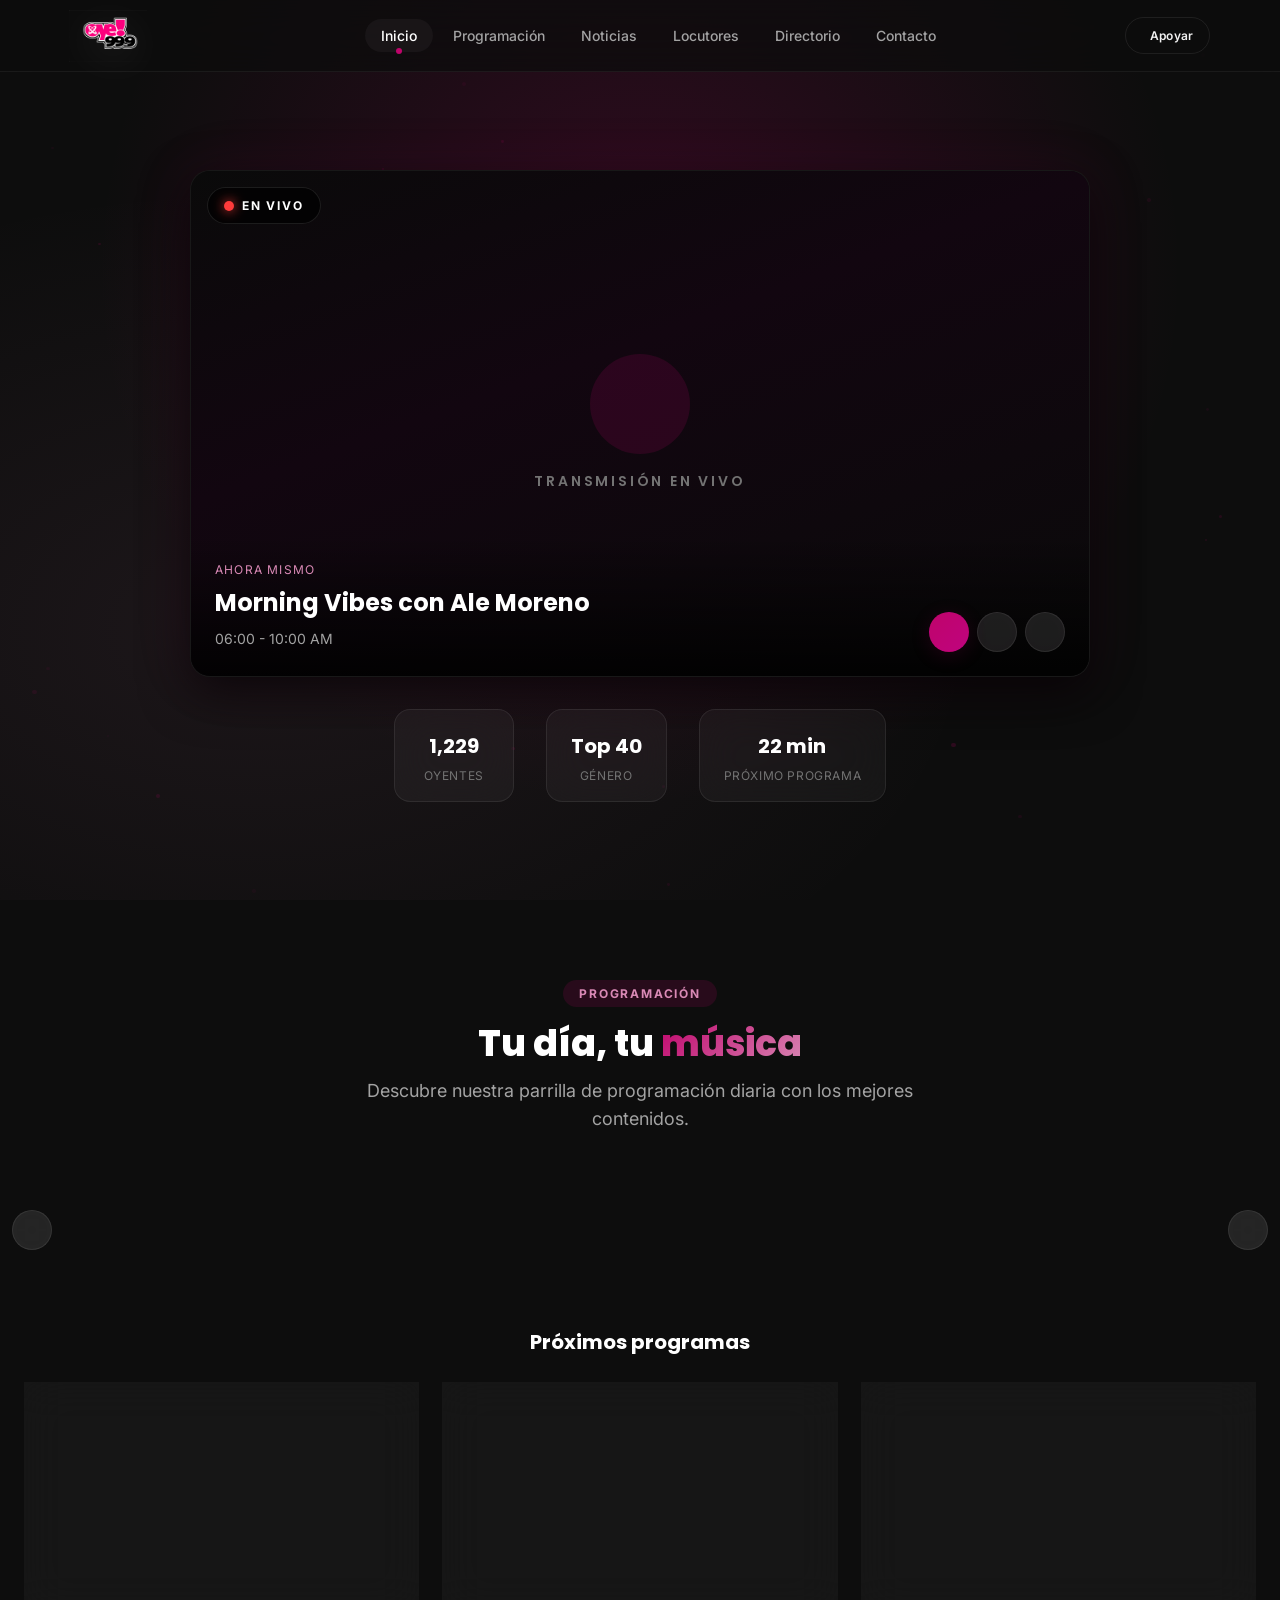
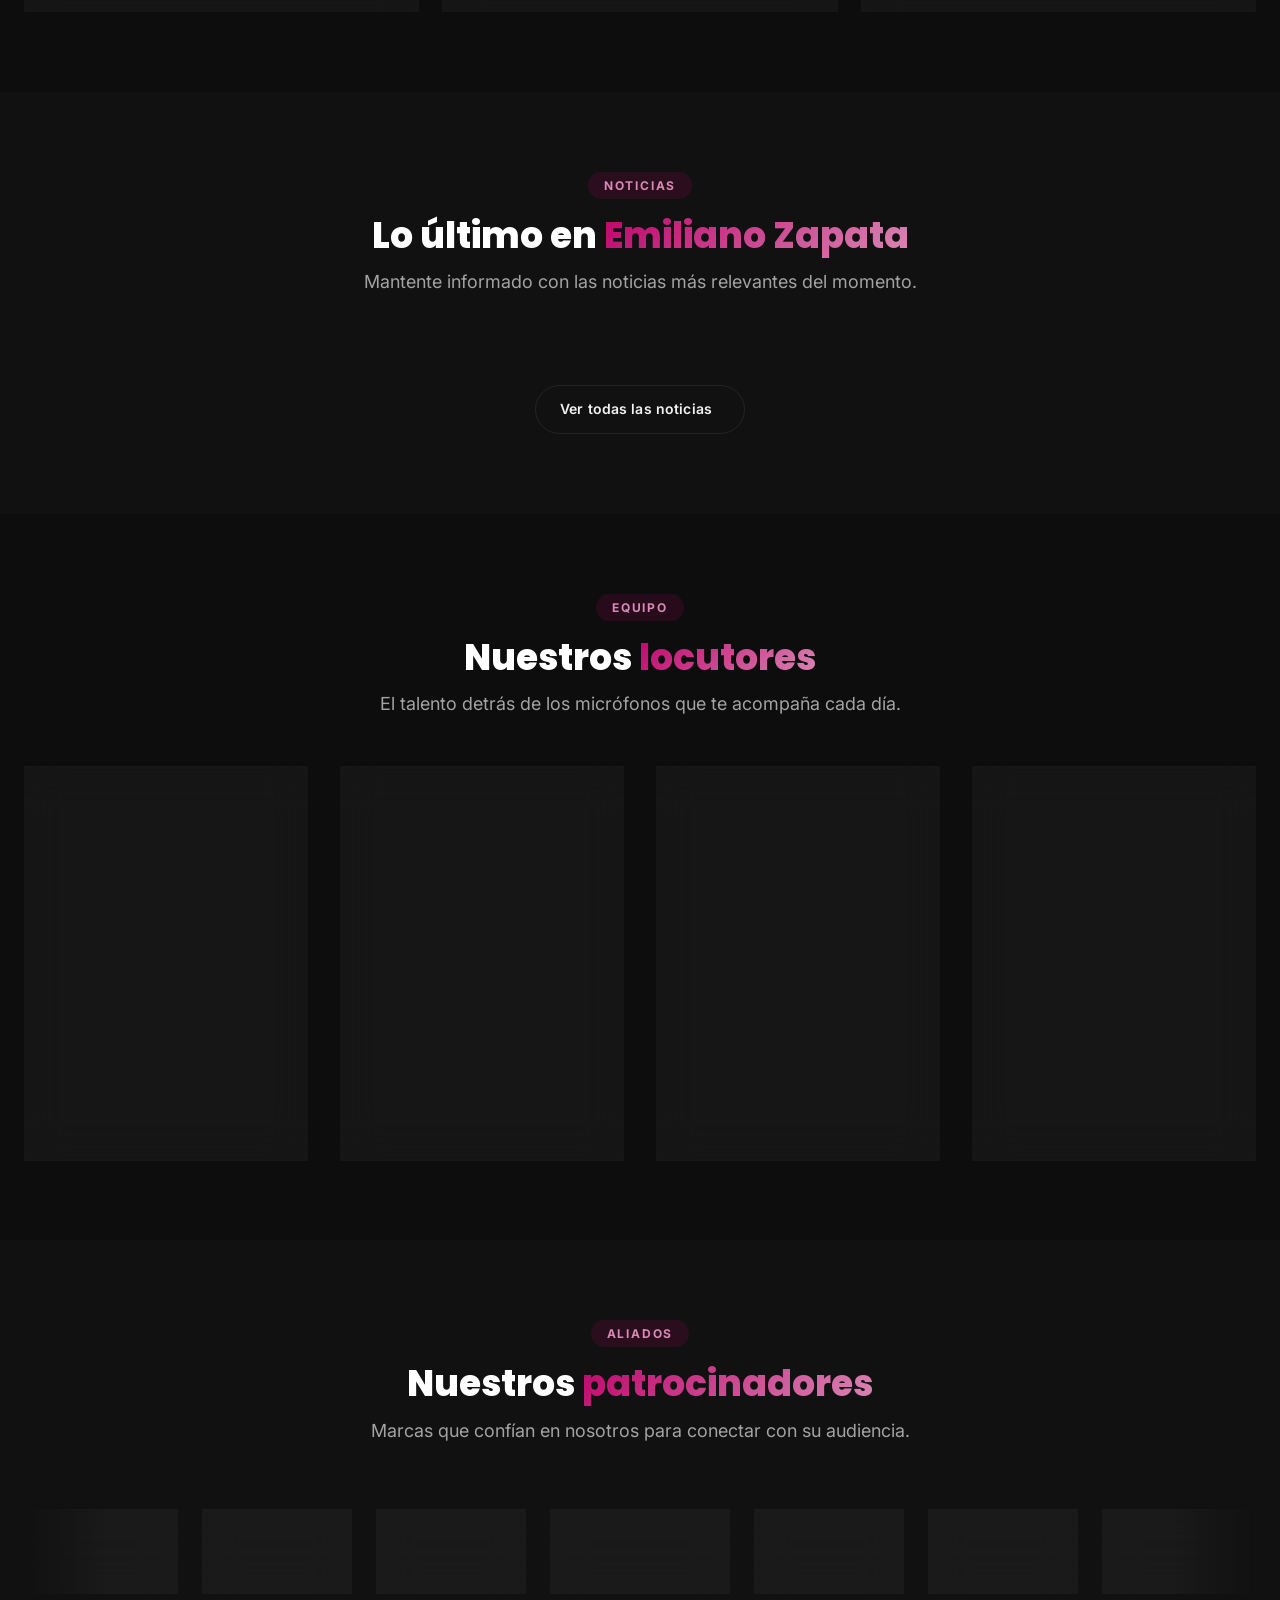
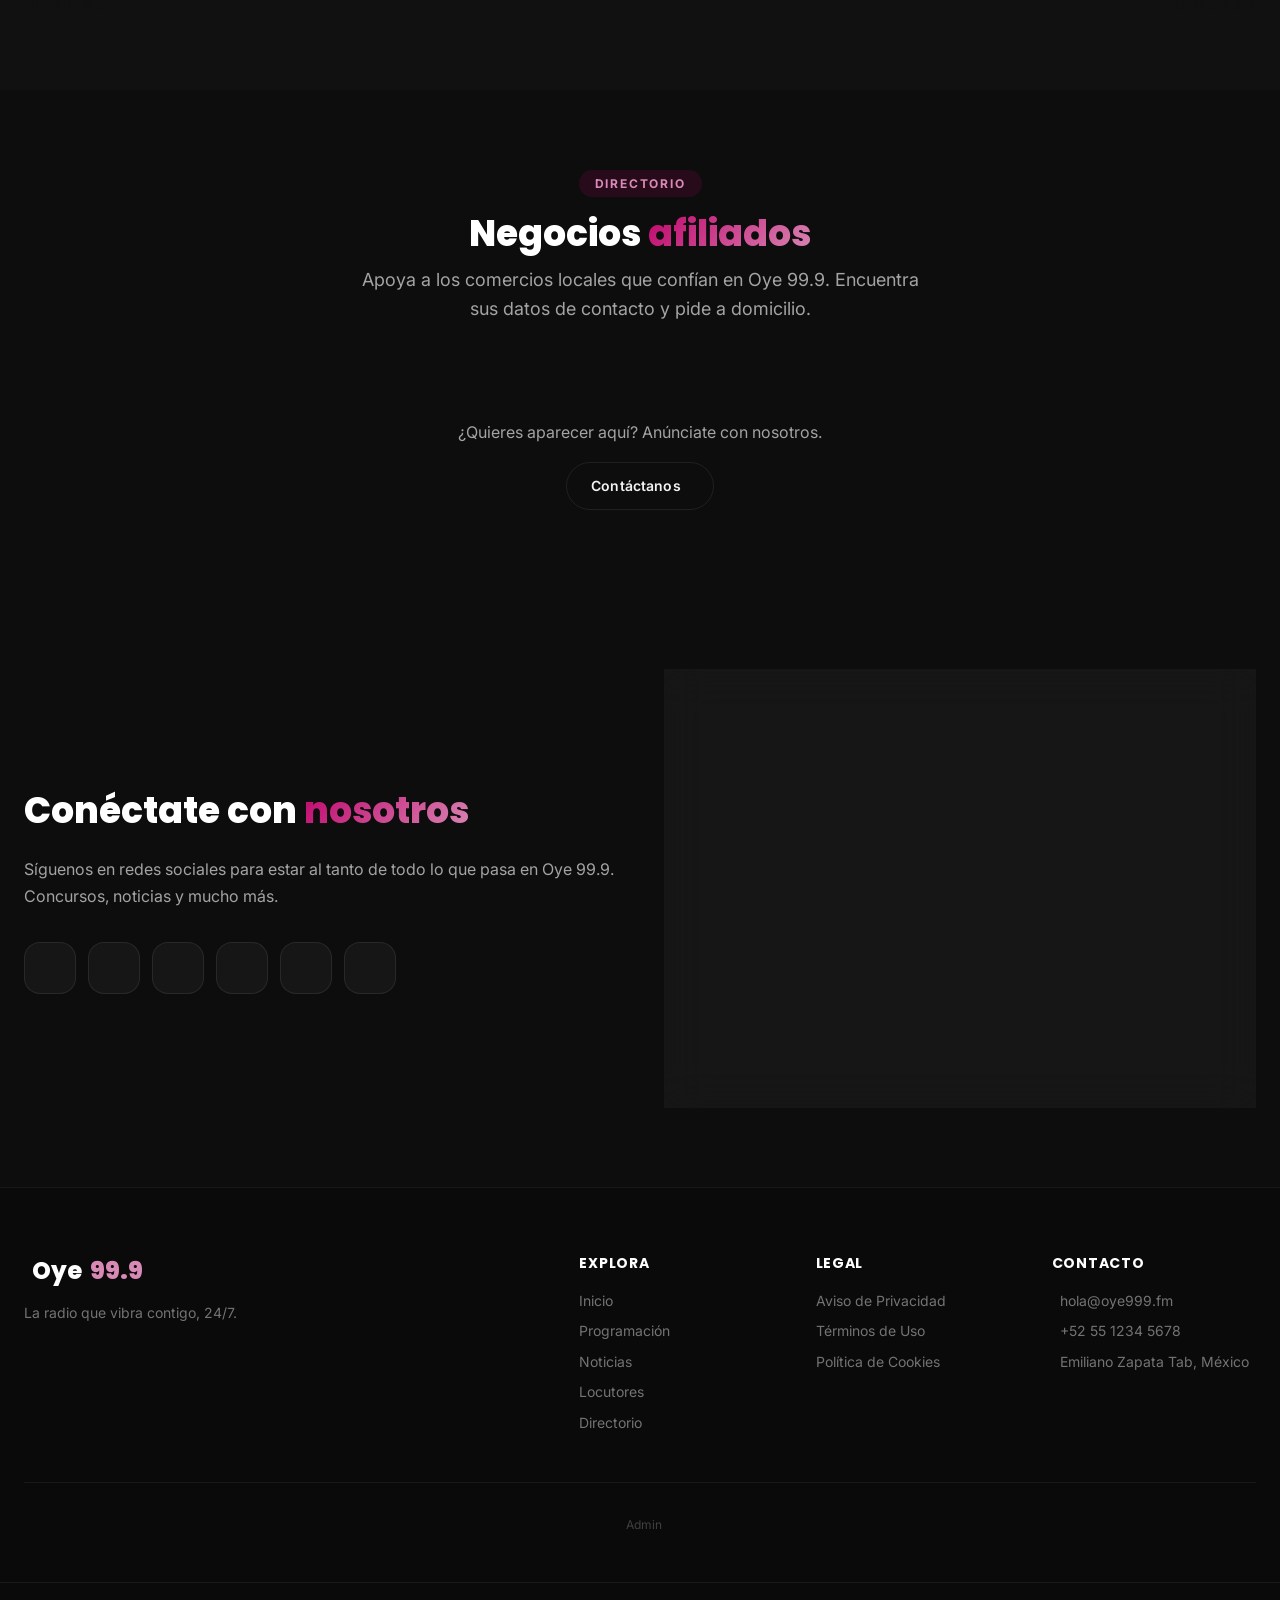
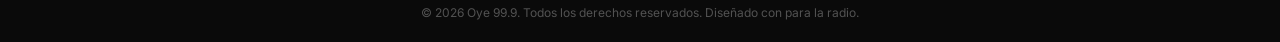
==== index.html @ c836b91d "Add files via upload" ====
<!DOCTYPE html>
<html lang="es">
<head>
    <meta charset="UTF-8">
    <meta name="viewport" content="width=device-width, initial-scale=1.0">
    <meta name="description" content="Oye 99.9 - La radio que vibra contigo. Música, noticias y entretenimiento en vivo las 24 horas.">
    <meta name="theme-color" content="#0D0D0D">
    <meta property="og:title" content="Oye 99.9 - Radio en Vivo">
    <meta property="og:description" content="La radio que vibra contigo. Escúchanos en vivo.">
    <meta property="og:image" content="assets/img/og-image.jpg">
    <meta property="og:type" content="website">
    <link rel="icon" href="assets/img/XHEM-Oye99.9-Backgraound.png" type="image/x-icon">
    <title>Oye 99.9 | Radio en Vivo</title>

    <!-- Preconnect para Google Fonts -->
    <link rel="preconnect" href="https://fonts.googleapis.com">
    <link rel="preconnect" href="https://fonts.gstatic.com" crossorigin>

    <!-- Fuentes: Inter + Poppins -->
    <link href="https://fonts.googleapis.com/css2?family=Inter:wght@300;400;500;600;700;800;900&family=Poppins:wght@400;500;600;700;800&display=swap" rel="stylesheet">

    <!-- Remix Icons -->
    <link href="https://cdn.jsdelivr.net/npm/remixicon@4.3.0/fonts/remixicon.css" rel="stylesheet">

    <!-- CSS Principal -->
    <link rel="stylesheet" href="css/styles.css">
</head>
<body>

    <!-- ============================================================ -->
    <!-- HEADER / NAVBAR                                             -->
    <!-- ============================================================ -->
    <header class="header" id="header">
        <div class="container header__container">
            <!-- Logo -->
            <a href="#" class="header__logo" aria-label="Oye 99.9 - Ir al inicio">
                <img src="assets/img/XHEM-Oye99.9-Backgraound.png" alt="Oye 99.9" class="header__logo-image">
            </a>

            <!-- Navegación principal -->
            <nav class="header__nav" id="headerNav" aria-label="Navegación principal">
                <ul class="header__menu">
                    <li><a href="#inicio" class="header__link active" data-scroll>Inicio</a></li>
                    <li><a href="#programacion" class="header__link" data-scroll>Programación</a></li>
                    <li><a href="#noticias" class="header__link" data-scroll>Noticias</a></li>
                    <li><a href="#locutores" class="header__link" data-scroll>Locutores</a></li>
                    <li><a href="#directorio" class="header__link" data-scroll>Directorio</a></li>
                    <li><a href="#contacto" class="header__link" data-scroll>Contacto</a></li>
                </ul>
            </nav>

            <!-- Acciones -->
            <div class="header__actions">
                <!-- Botón donar / apoyar -->
                <a href="#contacto" class="btn btn--outline btn--sm header__btn-support" data-scroll>
                    <i class="ri-heart-line"></i>
                    <span>Apoyar</span>
                </a>

                <!-- Botón sutil para login del admin (solo dueños) -->
                <a href="./admin/index.html" class="header__admin-link" title="Acceso administrativo" aria-label="Acceso panel administrativo">
                    <i class="ri-shield-user-line"></i>
                </a>

                <!-- Toggle menú móvil -->
                <button class="header__toggle" id="headerToggle" aria-label="Abrir menú" aria-expanded="false">
                    <span class="header__toggle-bar"></span>
                    <span class="header__toggle-bar"></span>
                    <span class="header__toggle-bar"></span>
                </button>
            </div>
        </div>
    </header>

    <!-- ============================================================ -->
    <!-- SECCIÓN: HERO / STREAMING EN VIVO                           -->
    <!-- ============================================================ -->
    <section class="hero" id="inicio">
        <div class="hero__bg">
            <div class="hero__bg-gradient"></div>
            <div class="hero__bg-particles" id="heroParticles"></div>
        </div>

        <div class="container hero__container">
            <!-- Reproductor de video en vivo 16:9 -->
            <div class="hero__player-wrapper">
                <div class="hero__player" id="livePlayer">                    <!-- Video en vivo WebRTC -->
                    <video id="liveVideoElement" class="hero__live-video" autoplay playsinline style="display:none"></video>
                    <!-- Placeholder del video streaming -->
                    <div class="hero__player-placeholder">
                        <div class="hero__player-logo-pulse">
                            <i class="ri-radio-fill"></i>
                        </div>
                        <span class="hero__player-label">Transmisión en Vivo</span>
                    </div>

                    <!-- Indicador EN VIVO -->
                    <div class="hero__live-badge" id="liveBadge">
                        <span class="hero__live-dot"></span>
                        <span class="hero__live-text">EN VIVO</span>
                    </div>

                    <!-- Overlay inferior con info del programa actual -->
                    <div class="hero__now-playing">
                        <div class="hero__now-playing-info">
                            <span class="hero__now-playing-label">Ahora mismo</span>
                            <h2 class="hero__now-playing-title" id="currentShow">Morning Vibes con Ale Moreno</h2>
                            <span class="hero__now-playing-time">06:00 - 10:00 AM</span>
                        </div>
                        <div class="hero__now-playing-actions">
                            <button class="btn btn--primary btn--icon" id="shareBtn" aria-label="Compartir programa" title="Compartir">
                                <i class="ri-share-forward-line"></i>
                            </button>
                            <button class="btn btn--glass btn--icon" id="likeBtn" aria-label="Me gusta" title="Me gusta">
                                <i class="ri-heart-line"></i>
                            </button>
                            <button class="btn btn--glass btn--icon" id="fullscreenBtn" aria-label="Pantalla completa" title="Pantalla completa">
                                <i class="ri-fullscreen-line"></i>
                            </button>
                        </div>
                    </div>
                </div>
            </div>

            <!-- Mini info debajo del reproductor -->
            <div class="hero__stats">
                <div class="hero__stat">
                    <i class="ri-headphone-fill"></i>
                    <span id="listenerCount">1,247</span>
                    <small>oyentes</small>
                </div>
                <div class="hero__stat">
                    <i class="ri-music-fill"></i>
                    <span>Top 40</span>
                    <small>género</small>
                </div>
                <div class="hero__stat">
                    <i class="ri-timer-flash-fill"></i>
                    <span id="nextShowCountdown">22 min</span>
                    <small>próximo programa</small>
                </div>
            </div>
        </div>
    </section>

    <!-- ============================================================ -->
    <!-- SECCIÓN: PROGRAMACIÓN - TIMELINE HORIZONTAL                 -->
    <!-- ============================================================ -->
    <section class="schedule section" id="programacion">
        <div class="container">
            <div class="section__header">
                <span class="section__tag">Programación</span>
                <h2 class="section__title">Tu día, tu <span class="text-gradient">música</span></h2>
                <p class="section__subtitle">Descubre nuestra parrilla de programación diaria con los mejores contenidos.</p>
            </div>

            <!-- Timeline horizontal estilo TV -->
            <div class="timeline" id="timeline">
                <div class="timeline__track" id="timelineTrack">
                    <!-- Los items serán generados por JavaScript -->
                </div>

                <!-- Controles de desplazamiento del timeline -->
                <button class="timeline__arrow timeline__arrow--left" id="timelineLeft" aria-label="Desplazar izquierda">
                    <i class="ri-arrow-left-s-line"></i>
                </button>
                <button class="timeline__arrow timeline__arrow--right" id="timelineRight" aria-label="Desplazar derecha">
                    <i class="ri-arrow-right-s-line"></i>
                </button>
            </div>

            <!-- Próximos programas - Tarjetas (estáticas o dinámicas, puedes dejarlas) -->
            <div class="upcoming">
                <h3 class="upcoming__title">Próximos programas</h3>
                <div class="upcoming__grid">
                    <!-- Puedes mantenerlas estáticas o también hacerlas dinámicas; por ahora no las tocamos -->
                    <article class="upcoming-card glass-card">
                        <div class="upcoming-card__time">
                            <i class="ri-time-line"></i> 10:00 - 14:00
                        </div>
                        <h4 class="upcoming-card__title">Mediodía Total</h4>
                        <p class="upcoming-card__host">con Carlos Vega</p>
                        <p class="upcoming-card__desc">Noticias, entrevistas y la mejor música para tu mediodía.</p>
                        <div class="upcoming-card__tags">
                            <span>Noticias</span>
                            <span>Pop</span>
                            <span>Entrevistas</span>
                        </div>
                    </article>

                    <article class="upcoming-card glass-card">
                        <div class="upcoming-card__time">
                            <i class="ri-time-line"></i> 14:00 - 18:00
                        </div>
                        <h4 class="upcoming-card__title">Tarde de Éxitos</h4>
                        <p class="upcoming-card__host">con Sofía Ruiz</p>
                        <p class="upcoming-card__desc">Los hits del momento y los clásicos que marcaron época.</p>
                        <div class="upcoming-card__tags">
                            <span>Éxitos</span>
                            <span>Rock</span>
                            <span>Dedicaciones</span>
                        </div>
                    </article>

                    <article class="upcoming-card glass-card">
                        <div class="upcoming-card__time">
                            <i class="ri-time-line"></i> 18:00 - 21:00
                        </div>
                        <h4 class="upcoming-card__title">Atardecer Retro</h4>
                        <p class="upcoming-card__host">con Diego Paz</p>
                        <p class="upcoming-card__desc">Un viaje musical a las mejores décadas del recuerdo.</p>
                        <div class="upcoming-card__tags">
                            <span>Retro</span>
                            <span>80s</span>
                            <span>90s</span>
                        </div>
                    </article>
                </div>
            </div>
        </div>
    </section>

    <!-- ============================================================ -->
    <!-- SECCIÓN: NOTICIAS                                           -->
    <!-- ============================================================ -->
    <section class="news section section--alt" id="noticias">
      <div class="container">
        <div class="section__header">
          <span class="section__tag">Noticias</span>
          <h2 class="section__title">Lo último en  <span class="text-gradient">Emiliano Zapata</span></h2>
          <p class="section__subtitle">Mantente informado con las noticias más relevantes del momento.</p>
        </div>

        <!-- Contenedor dinámico para noticias -->
        <div class="news__grid" id="newsGrid">
          <!-- Las noticias se cargarán aquí desde Firebase -->
        </div>

        <div class="news__more">
          <a href="#" class="btn btn--outline" id="newsMoreLink">Ver todas las noticias <i class="ri-arrow-right-line"></i></a>
        </div>
      </div>
    </section>

    <!-- ============================================================ -->
    <!-- SECCIÓN: LOCUTORES                                          -->
    <!-- ============================================================ -->
    <section class="hosts section" id="locutores">
        <div class="container">
            <div class="section__header">
                <span class="section__tag">Equipo</span>
                <h2 class="section__title">Nuestros <span class="text-gradient">locutores</span></h2>
                <p class="section__subtitle">El talento detrás de los micrófonos que te acompaña cada día.</p>
            </div>

            <div class="hosts__grid">
                <!-- Locutor 1 -->
                <div class="host-card glass-card">
                    <div class="host-card__avatar">
                        <img src="https://images.unsplash.com/photo-1494790108377-be9c29b29330?w=300&h=300&fit=crop&crop=face" alt="Ale Moreno" loading="lazy">
                        <div class="host-card__avatar-ring"></div>
                    </div>
                    <h3 class="host-card__name">Ale Moreno</h3>
                    <span class="host-card__role">Morning Vibes</span>
                    <p class="host-card__bio">Despierta contigo cada mañana con energía positiva y buena música.</p>
                    <div class="host-card__social">
                        <a href="#" aria-label="Instagram"><i class="ri-instagram-line"></i></a>
                        <a href="#" aria-label="Twitter"><i class="ri-twitter-x-line"></i></a>
                        <a href="#" aria-label="TikTok"><i class="ri-tiktok-line"></i></a>
                    </div>
                </div>

                <!-- Locutor 2 -->
                <div class="host-card glass-card">
                    <div class="host-card__avatar">
                        <img src="https://images.unsplash.com/photo-1507003211169-0a1dd7228f2d?w=300&h=300&fit=crop&crop=face" alt="Carlos Vega" loading="lazy">
                        <div class="host-card__avatar-ring"></div>
                    </div>
                    <h3 class="host-card__name">Carlos Vega</h3>
                    <span class="host-card__role">Mediodía Total</span>
                    <p class="host-card__bio">Periodista y amante de la música, te trae las noticias con estilo.</p>
                    <div class="host-card__social">
                        <a href="#" aria-label="Instagram"><i class="ri-instagram-line"></i></a>
                        <a href="#" aria-label="Twitter"><i class="ri-twitter-x-line"></i></a>
                        <a href="#" aria-label="TikTok"><i class="ri-tiktok-line"></i></a>
                    </div>
                </div>

                <!-- Locutor 3 -->
                <div class="host-card glass-card">
                    <div class="host-card__avatar">
                        <img src="https://images.unsplash.com/photo-1534528741775-53994a69daeb?w=300&h=300&fit=crop&crop=face" alt="Sofía Ruiz" loading="lazy">
                        <div class="host-card__avatar-ring"></div>
                    </div>
                    <h3 class="host-card__name">Sofía Ruiz</h3>
                    <span class="host-card__role">Tarde de Éxitos</span>
                    <p class="host-card__bio">La voz que alegra tus tardes con los mejores hits del momento.</p>
                    <div class="host-card__social">
                        <a href="#" aria-label="Instagram"><i class="ri-instagram-line"></i></a>
                        <a href="#" aria-label="Twitter"><i class="ri-twitter-x-line"></i></a>
                        <a href="#" aria-label="TikTok"><i class="ri-tiktok-line"></i></a>
                    </div>
                </div>

                <!-- Locutor 4 -->
                <div class="host-card glass-card">
                    <div class="host-card__avatar">
                        <img src="https://images.unsplash.com/photo-1506794778202-cad84cf45f1d?w=300&h=300&fit=crop&crop=face" alt="Diego Paz" loading="lazy">
                        <div class="host-card__avatar-ring"></div>
                    </div>
                    <h3 class="host-card__name">Diego Paz</h3>
                    <span class="host-card__role">Atardecer Retro</span>
                    <p class="host-card__bio">Coleccionista de vinilos y experto en música de las mejores décadas.</p>
                    <div class="host-card__social">
                        <a href="#" aria-label="Instagram"><i class="ri-instagram-line"></i></a>
                        <a href="#" aria-label="Twitter"><i class="ri-twitter-x-line"></i></a>
                        <a href="#" aria-label="TikTok"><i class="ri-tiktok-line"></i></a>
                    </div>
                </div>
            </div>
        </div>
    </section>

    <!-- ============================================================ -->
    <!-- SECCIÓN: PATROCINADORES (MARQUEE)                           -->
    <!-- ============================================================ -->
    <section class="sponsors section section--alt">
        <div class="container">
            <div class="section__header">
                <span class="section__tag">Aliados</span>
                <h2 class="section__title">Nuestros <span class="text-gradient">patrocinadores</span></h2>
                <p class="section__subtitle">Marcas que confían en nosotros para conectar con su audiencia.</p>
            </div>

            <div class="sponsors__marquee" id="sponsorsMarquee">
                <div class="sponsors__track" id="sponsorsTrack">
                    <div class="sponsors__item glass-card">
                        <div class="sponsors__logo">
                            <i class="ri-store-3-fill"></i>
                        </div>
                        <span>SoundWave</span>
                    </div>
                    <div class="sponsors__item glass-card">
                        <div class="sponsors__logo">
                            <i class="ri-cup-fill"></i>
                        </div>
                        <span>Café Porsa</span>
                    </div>
                    <div class="sponsors__item glass-card">
                        <div class="sponsors__logo">
                            <i class="ri-smartphone-fill"></i>
                        </div>
                        <span>TechNocell</span>
                    </div>
                    <div class="sponsors__item glass-card">
                        <div class="sponsors__logo">
                            <i class="ri-building-2-fill"></i>
                        </div>
                        <span>Grupo Marrano</span>
                    </div>
                    <div class="sponsors__item glass-card">
                        <div class="sponsors__logo">
                            <i class="ri-car-fill"></i>
                        </div>
                        <span>AutoZone</span>
                    </div>
                    <div class="sponsors__item glass-card">
                        <div class="sponsors__logo">
                            <i class="ri-shirt-fill"></i>
                        </div>
                        <span>Urban</span>
                    </div>
                    <!-- Duplicados para marquee infinito -->
                    <div class="sponsors__item glass-card">
                        <div class="sponsors__logo">
                            <i class="ri-store-3-fill"></i>
                        </div>
                        <span>Sony</span>
                    </div>
                    <div class="sponsors__item glass-card">
                        <div class="sponsors__logo">
                            <i class="ri-cup-fill"></i>
                        </div>
                        <span>Café Porsa</span>
                    </div>
                    <div class="sponsors__item glass-card">
                        <div class="sponsors__logo">
                            <i class="ri-smartphone-fill"></i>
                        </div>
                        <span>TechNocell</span>
                    </div>
                    <div class="sponsors__item glass-card">
                        <div class="sponsors__logo">
                            <i class="ri-building-2-fill"></i>
                        </div>
                        <span>Grupo Marrano</span>
                    </div>
                </div>
            </div>
        </div>
    </section>

    <!-- ============================================================ -->
    <!-- SECCIÓN: DIRECTORIO DE NEGOCIOS (PATROCINADORES ADICIONALES)-->
    <!-- ============================================================ -->
    <section class="directory section" id="directorio">
        <div class="container">
            <div class="section__header">
                <span class="section__tag">Directorio</span>
                <h2 class="section__title">Negocios <span class="text-gradient">afiliados</span></h2>
                <p class="section__subtitle">Apoya a los comercios locales que confían en Oye 99.9. Encuentra sus datos de contacto y pide a domicilio.</p>
            </div>

            <div class="directory__grid">
                <!-- Los negocios se cargarán dinámicamente desde Firebase -->
            </div>

            <div class="directory__cta">
                <p class="directory__cta-text">¿Quieres aparecer aquí? Anúnciate con nosotros.</p>
                <a href="#contacto" class="btn btn--outline" data-scroll>Contáctanos <i class="ri-arrow-right-line"></i></a>
            </div>
        </div>
    </section>

    <!-- ============================================================ -->
    <!-- SECCIÓN: REDES SOCIALES Y CONTACTO                          -->
    <!-- ============================================================ -->
    <section class="connect section" id="contacto">
        <div class="container">
            <div class="connect__grid">
                <!-- Redes Sociales -->
                <div class="connect__social">
                    <h2 class="connect__title">Conéctate con <span class="text-gradient">nosotros</span></h2>
                    <p class="connect__desc">Síguenos en redes sociales para estar al tanto de todo lo que pasa en Oye 99.9. Concursos, noticias y mucho más.</p>
                    <div class="connect__icons">
                        <a href="#" class="connect__icon" aria-label="Instagram" title="Instagram">
                            <i class="ri-instagram-fill"></i>
                        </a>
                        <a href="#" class="connect__icon" aria-label="Facebook" title="Facebook">
                            <i class="ri-facebook-fill"></i>
                        </a>
                        <a href="#" class="connect__icon" aria-label="Twitter / X" title="X (Twitter)">
                            <i class="ri-twitter-x-fill"></i>
                        </a>
                        <a href="#" class="connect__icon" aria-label="TikTok" title="TikTok">
                            <i class="ri-tiktok-fill"></i>
                        </a>
                        <a href="#" class="connect__icon" aria-label="YouTube" title="YouTube">
                            <i class="ri-youtube-fill"></i>
                        </a>
                        <a href="#" class="connect__icon" aria-label="WhatsApp" title="WhatsApp">
                            <i class="ri-whatsapp-fill"></i>
                        </a>
                    </div>
                </div>

                <!-- Formulario de contacto funcional con Formspree -->
                <div class="connect__form glass-card">
                    <h3 class="connect__form-title">Escríbenos</h3>
                    <form id="contactForm" class="contact-form" action="https://formspree.io/f/mpqgyyly" method="POST">
                        <div class="contact-form__group">
                            <input type="text" id="contactName" name="name" placeholder="Tu nombre" required class="contact-form__input">
                            <label for="contactName" class="contact-form__label">Nombre</label>
                        </div>
                        <div class="contact-form__group">
                            <input type="email" id="contactEmail" name="email" placeholder="Tu correo electrónico" required class="contact-form__input">
                            <label for="contactEmail" class="contact-form__label">Correo</label>
                        </div>
                        <div class="contact-form__group">
                            <textarea id="contactMessage" name="message" rows="4" placeholder="Tu mensaje..." required class="contact-form__input contact-form__textarea"></textarea>
                            <label for="contactMessage" class="contact-form__label">Mensaje</label>
                        </div>
                        <button type="submit" class="btn btn--primary btn--block">
                            Enviar mensaje <i class="ri-send-plane-fill"></i>
                        </button>
                        <!-- Mensaje de estado (oculto por defecto) -->
                        <div id="formStatus" class="form-status" style="display: none; margin-top: 1rem; padding: 0.75rem; border-radius: var(--radius-md); text-align: center;"></div>
                    </form>
                </div>
            </div>
        </div>
    </section>

    <!-- ============================================================ -->
    <!-- FOOTER                                                      -->
    <!-- ============================================================ -->
    <footer class="footer">
        <div class="container footer__container">
            <div class="footer__brand">
                <a href="#" class="footer__logo">
                    <i class="ri-radio-fill"></i>
                    Oye <span>99.9</span>
                </a>
                <p class="footer__tagline">La radio que vibra contigo, 24/7.</p>
            </div>

            <div class="footer__links">
                <div class="footer__col">
                    <h4>Explora</h4>
                    <ul>
                        <li><a href="#inicio" data-scroll>Inicio</a></li>
                        <li><a href="#programacion" data-scroll>Programación</a></li>
                        <li><a href="#noticias" data-scroll>Noticias</a></li>
                        <li><a href="#locutores" data-scroll>Locutores</a></li>
                        <li><a href="#directorio" data-scroll>Directorio</a></li>
                    </ul>
                </div>
                <div class="footer__col">
                    <h4>Legal</h4>
                    <ul>
                        <li><a href="#">Aviso de Privacidad</a></li>
                        <li><a href="#">Términos de Uso</a></li>
                        <li><a href="#">Política de Cookies</a></li>
                    </ul>
                </div>
                <div class="footer__col">
                    <h4>Contacto</h4>
                    <ul>
                        <li><i class="ri-mail-line"></i> hola@oye999.fm</li>
                        <li><i class="ri-phone-line"></i> +52 55 1234 5678</li>
                        <li><i class="ri-map-pin-line"></i> Emiliano Zapata Tab, México</li>
                    </ul>
                </div>
            </div>

            <!-- Acceso admin súper sutil -->
            <div class="footer__admin">
                <a href="../admin/index.html" class="footer__admin-link" title="Panel administrativo">
                    <i class="ri-shield-user-line"></i>
                    <span>Admin</span>
                </a>
            </div>
        </div>

        <div class="footer__bottom">
            <div class="container">
                <p>&copy; 2026 Oye 99.9. Todos los derechos reservados. Diseñado con <i class="ri-heart-fill"></i> para la radio.</p>
            </div>
        </div>
    </footer>

    <!-- ============================================================ -->
    <!-- BOTÓN VOLVER ARRIBA                                         -->
    <!-- ============================================================ -->
    <button class="scroll-top" id="scrollTop" aria-label="Volver arriba" title="Volver arriba">
        <i class="ri-arrow-up-line"></i>
    </button>

    <!-- ============================================================ -->
    <!-- SCRIPTS                                                     -->
    <!-- ============================================================ -->
    <!-- Animaciones (sin lógica de backend) -->
    <script src="js/animations.js"></script>
    <!-- Manejo del formulario de contacto (nuevo) -->
    <script src="js/contact.js"></script>
    <!-- Lógica de Firebase para el frontend público -->
    <script type="module" src="js/public.js"></script>
</body>
</html>
---- css/styles.css ----
/* ============================================================ */
/* OYE 99.9 - SITIO PÚBLICO                                     */
/* Paleta de colores del logo:                                  */
/* #BF046B #D989B5 #BF047E #F2F2F2 #0D0D0D                     */
/* ============================================================ */

/* ============================================================ */
/* CUSTOM PROPERTIES (ROOT)                                     */
/* ============================================================ */
:root {
    /* Paleta principal del logo */
    --color-primary:        #BF046B;
    --color-primary-light:  #D989B5;
    --color-primary-alt:    #BF047E;
    --color-light:          #F2F2F2;
    --color-dark:           #0D0D0D;

    /* Variantes funcionales */
    --color-primary-hover:  #a0035a;
    --color-primary-soft:   rgba(191, 4, 107, 0.15);
    --color-primary-glow:   rgba(191, 4, 107, 0.4);

    /* Escala de grises */
    --gray-50:   #fafafa;
    --gray-100:  #f5f5f5;
    --gray-200:  #e5e5e5;
    --gray-300:  #d4d4d4;
    --gray-400:  #a3a3a3;
    --gray-500:  #737373;
    --gray-600:  #525252;
    --gray-700:  #404040;
    --gray-800:  #262626;
    --gray-900:  #171717;
    --gray-950:  #0a0a0a;

    /* Glassmorphism */
    --glass-bg:            rgba(255, 255, 255, 0.04);
    --glass-border:        rgba(255, 255, 255, 0.08);
    --glass-bg-hover:      rgba(255, 255, 255, 0.07);
    --glass-bg-strong:     rgba(255, 255, 255, 0.1);
    --glass-blur:          20px;

    /* Superficies */
    --surface-bg:          #111111;
    --surface-bg-alt:      #0a0a0a;
    --surface-card:        rgba(255, 255, 255, 0.03);
    --surface-border:      rgba(255, 255, 255, 0.06);

    /* Tipografía */
    --font-primary:        'Inter', system-ui, -apple-system, sans-serif;
    --font-display:        'Poppins', 'Inter', sans-serif;

    /* Tamaños tipográficos */
    --text-xs:   0.75rem;
    --text-sm:   0.875rem;
    --text-base: 1rem;
    --text-lg:   1.125rem;
    --text-xl:   1.25rem;
    --text-2xl:  1.5rem;
    --text-3xl:  1.875rem;
    --text-4xl:  2.25rem;
    --text-5xl:  3rem;
    --text-6xl:  3.75rem;

    /* Espaciados */
    --space-1:  0.25rem;
    --space-2:  0.5rem;
    --space-3:  0.75rem;
    --space-4:  1rem;
    --space-5:  1.25rem;
    --space-6:  1.5rem;
    --space-8:  2rem;
    --space-10: 2.5rem;
    --space-12: 3rem;
    --space-16: 4rem;
    --space-20: 5rem;
    --space-24: 6rem;

    /* Bordes */
    --radius-sm:   6px;
    --radius-md:   10px;
    --radius-lg:   16px;
    --radius-xl:   20px;
    --radius-2xl:  24px;
    --radius-full: 9999px;

    /* Sombras */
    --shadow-sm:   0 1px 2px rgba(0, 0, 0, 0.4);
    --shadow-md:   0 4px 12px rgba(0, 0, 0, 0.5);
    --shadow-lg:   0 8px 32px rgba(0, 0, 0, 0.6);
    --shadow-xl:   0 16px 48px rgba(0, 0, 0, 0.7);
    --shadow-glow: 0 0 40px var(--color-primary-glow);

    /* Transiciones */
    --transition-fast:   150ms ease;
    --transition-base:   300ms ease;
    --transition-slow:   500ms ease;
    --transition-spring: 500ms cubic-bezier(0.34, 1.56, 0.64, 1);

    /* Layout */
    --header-height: 72px;
    --container-max: 1280px;
    --container-padding: 1.5rem;
}

/* ============================================================ */
/* RESET GLOBAL                                                 */
/* ============================================================ */
*,
*::before,
*::after {
    margin: 0;
    padding: 0;
    box-sizing: border-box;
}

html {
    scroll-behavior: smooth;
    -webkit-font-smoothing: antialiased;
    -moz-osx-font-smoothing: grayscale;
    font-size: 16px;
}

body {
    font-family: var(--font-primary);
    background-color: var(--color-dark);
    color: var(--color-light);
    line-height: 1.6;
    overflow-x: hidden;
    min-height: 100vh;
}

img {
    max-width: 100%;
    height: auto;
    display: block;
}

a {
    text-decoration: none;
    color: inherit;
}

ul, ol {
    list-style: none;
}

button {
    border: none;
    outline: none;
    cursor: pointer;
    background: none;
    font-family: inherit;
    color: inherit;
}

input, textarea {
    font-family: inherit;
    font-size: inherit;
    outline: none;
}

/* ============================================================ */
/* UTILIDADES                                                   */
/* ============================================================ */
.container {
    max-width: var(--container-max);
    margin: 0 auto;
    padding: 0 var(--container-padding);
    width: 100%;
}

.section {
    padding: var(--space-20) 0;
}

.section--alt {
    background-color: var(--surface-bg);
}

.text-gradient {
    background: linear-gradient(135deg, var(--color-primary), var(--color-primary-light));
    -webkit-background-clip: text;
    background-clip: text;
    -webkit-text-fill-color: transparent;
    color: transparent;
}

.glass-card {
    background: var(--glass-bg);
    border: 1px solid var(--glass-border);
    backdrop-filter: blur(var(--glass-blur));
    -webkit-backdrop-filter: blur(var(--glass-blur));
    border-radius: var(--radius-lg);
    transition: all var(--transition-base);
}

.glass-card:hover {
    background: var(--glass-bg-hover);
    border-color: rgba(255, 255, 255, 0.14);
    transform: translateY(-2px);
    box-shadow: var(--shadow-lg);
}

/* ============================================================ */
/* BOTONES                                                      */
/* ============================================================ */
.btn {
    display: inline-flex;
    align-items: center;
    justify-content: center;
    gap: var(--space-2);
    padding: var(--space-3) var(--space-6);
    font-size: var(--text-sm);
    font-weight: 600;
    border-radius: var(--radius-full);
    transition: all var(--transition-base);
    white-space: nowrap;
    letter-spacing: 0.01em;
    cursor: pointer;
    border: 1.5px solid transparent;
}

.btn--primary {
    background: linear-gradient(135deg, var(--color-primary), var(--color-primary-alt));
    color: #fff;
    border-color: transparent;
    box-shadow: 0 4px 20px var(--color-primary-soft);
}

.btn--primary:hover {
    box-shadow: var(--shadow-glow);
    transform: translateY(-2px);
    filter: brightness(1.1);
}

.btn--outline {
    background: transparent;
    border-color: var(--glass-border);
    color: var(--color-light);
}

.btn--outline:hover {
    border-color: var(--color-primary);
    background: var(--color-primary-soft);
    color: #fff;
}

.btn--glass {
    background: var(--glass-bg-strong);
    border-color: var(--glass-border);
    color: var(--color-light);
    backdrop-filter: blur(var(--glass-blur));
    -webkit-backdrop-filter: blur(var(--glass-blur));
}

.btn--glass:hover {
    background: rgba(255, 255, 255, 0.18);
    border-color: rgba(255, 255, 255, 0.25);
}

.btn--sm {
    padding: var(--space-2) var(--space-4);
    font-size: var(--text-xs);
}

.btn--icon {
    width: 40px;
    height: 40px;
    padding: 0;
    border-radius: var(--radius-full);
}

.btn--block {
    width: 100%;
}

/* ============================================================ */
/* SECCIÓN HEADER / NAVBAR                                      */
/* ============================================================ */
.section__header {
    text-align: center;
    margin-bottom: var(--space-12);
}

.section__tag {
    display: inline-block;
    font-size: var(--text-xs);
    font-weight: 700;
    text-transform: uppercase;
    letter-spacing: 0.15em;
    color: var(--color-primary-light);
    background: var(--color-primary-soft);
    padding: var(--space-1) var(--space-4);
    border-radius: var(--radius-full);
    margin-bottom: var(--space-4);
}

.section__title {
    font-family: var(--font-display);
    font-size: var(--text-4xl);
    font-weight: 800;
    color: #fff;
    margin-bottom: var(--space-3);
    line-height: 1.15;
}

.section__subtitle {
    font-size: var(--text-lg);
    color: var(--gray-400);
    max-width: 560px;
    margin: 0 auto;
}

/* ============================================================ */
/* HEADER                                                       */
/* ============================================================ */
.header {
    position: fixed;
    top: 0;
    left: 0;
    right: 0;
    z-index: 1000;
    height: var(--header-height);
    background: rgba(13, 13, 13, 0.75);
    backdrop-filter: blur(24px);
    -webkit-backdrop-filter: blur(24px);
    border-bottom: 1px solid var(--surface-border);
    transition: all var(--transition-base);
}

.header--scrolled {
    background: rgba(13, 13, 13, 0.92);
    box-shadow: var(--shadow-lg);
}

.header__container {
    display: flex;
    align-items: center;
    justify-content: space-between;
    height: 100%;
}

/* Logo */
.header__logo {
    display: flex;
    align-items: center;
    justify-content: center;
    transition: opacity var(--transition-fast);
    flex-shrink: 0;
}

.header__logo:hover {
    opacity: 0.85;
}

.header__logo-image {
    display: block;
    width: clamp(8.5rem, 14vw, 10.5rem);
    height: auto;
    max-height: 3.25rem;
    object-fit: contain;
    filter: drop-shadow(0 8px 20px rgba(255, 255, 255, 0.08));
}

/* Navegación */
.header__menu {
    display: flex;
    align-items: center;
    gap: var(--space-1);
}

.header__link {
    padding: var(--space-2) var(--space-4);
    font-size: var(--text-sm);
    font-weight: 500;
    color: var(--gray-400);
    border-radius: var(--radius-full);
    transition: all var(--transition-fast);
    position: relative;
}

.header__link:hover,
.header__link.active {
    color: #fff;
    background: var(--glass-bg);
}

.header__link.active::after {
    content: '';
    position: absolute;
    bottom: -2px;
    left: 50%;
    transform: translateX(-50%);
    width: 6px;
    height: 6px;
    border-radius: 50%;
    background: var(--color-primary);
}

/* Acciones */
.header__actions {
    display: flex;
    align-items: center;
    gap: var(--space-3);
}

.header__btn-support {
    display: flex;
    align-items: center;
    gap: var(--space-2);
}

.header__admin-link {
    display: flex;
    align-items: center;
    justify-content: center;
    width: 34px;
    height: 34px;
    border-radius: var(--radius-full);
    font-size: var(--text-lg);
    color: var(--gray-600);
    transition: all var(--transition-base);
    opacity: 0.5;
}

.header__admin-link:hover {
    color: var(--color-primary-light);
    opacity: 1;
    background: var(--color-primary-soft);
}

/* Toggle móvil */
.header__toggle {
    display: none;
    flex-direction: column;
    gap: 5px;
    padding: var(--space-2);
    cursor: pointer;
    z-index: 1001;
}

.header__toggle-bar {
    width: 22px;
    height: 2px;
    background: #fff;
    border-radius: 2px;
    transition: all var(--transition-base);
}

.header__toggle.active .header__toggle-bar:nth-child(1) {
    transform: rotate(45deg) translate(5px, 5px);
}

.header__toggle.active .header__toggle-bar:nth-child(2) {
    opacity: 0;
}

.header__toggle.active .header__toggle-bar:nth-child(3) {
    transform: rotate(-45deg) translate(5px, -5px);
}

/* ============================================================ */
/* HERO / STREAMING EN VIVO                                     */
/* ============================================================ */
.hero {
    position: relative;
    min-height: 100vh;
    display: flex;
    align-items: center;
    padding-top: var(--header-height);
    overflow: hidden;
}

.hero__bg {
    position: absolute;
    inset: 0;
    z-index: 0;
}

.hero__bg-gradient {
    position: absolute;
    inset: 0;
    background: radial-gradient(ellipse at 50% 30%, rgba(191, 4, 107, 0.2) 0%, transparent 60%),
                radial-gradient(ellipse at 20% 70%, rgba(217, 137, 181, 0.08) 0%, transparent 50%),
                var(--color-dark);
}

.hero__bg-particles {
    position: absolute;
    inset: 0;
    opacity: 0.3;
}

.hero__container {
    position: relative;
    z-index: 1;
    display: flex;
    flex-direction: column;
    align-items: center;
    gap: var(--space-8);
}

/* Reproductor */
.hero__player-wrapper {
    width: 100%;
    max-width: 900px;
    margin: 0 auto;
}

.hero__player {
    position: relative;
    width: 100%;
    aspect-ratio: 16 / 9;
    border-radius: var(--radius-xl);
    overflow: hidden;
    background: var(--gray-950);
    border: 1px solid var(--surface-border);
    box-shadow: var(--shadow-xl), 0 0 60px rgba(191, 4, 107, 0.1);
}

.hero__player-placeholder {
    position: absolute;
    inset: 0;
    display: flex;
    flex-direction: column;
    align-items: center;
    justify-content: center;
    gap: var(--space-4);
    background: linear-gradient(160deg, #0a0a0a 0%, #120610 40%, #0a0a0a 100%);
}

.hero__player-logo-pulse {
    width: 100px;
    height: 100px;
    display: flex;
    align-items: center;
    justify-content: center;
    font-size: 3rem;
    color: var(--color-primary);
    background: var(--color-primary-soft);
    border-radius: 50%;
    animation: playerPulse 2.5s ease-in-out infinite;
}

.hero__player-label {
    font-family: var(--font-display);
    font-size: var(--text-sm);
    font-weight: 600;
    text-transform: uppercase;
    letter-spacing: 0.2em;
    color: var(--gray-500);
}

/* Badge EN VIVO */
.hero__live-badge {
    position: absolute;
    top: var(--space-4);
    left: var(--space-4);
    display: flex;
    align-items: center;
    gap: var(--space-2);
    background: rgba(0, 0, 0, 0.7);
    backdrop-filter: blur(12px);
    -webkit-backdrop-filter: blur(12px);
    padding: var(--space-2) var(--space-4);
    border-radius: var(--radius-full);
    border: 1px solid rgba(255, 255, 255, 0.1);
    z-index: 2;
}

.hero__live-dot {
    width: 10px;
    height: 10px;
    border-radius: 50%;
    background: #ff3b3b;
    animation: livePulse 1.5s ease-in-out infinite;
    box-shadow: 0 0 12px #ff3b3b;
}

.hero__live-text {
    font-size: var(--text-xs);
    font-weight: 700;
    letter-spacing: 0.15em;
    color: #fff;
}

/* Botones del reproductor: Me gusta y Pantalla completa */
.btn--glass.liked {
    border-color: rgba(233, 30, 140, 0.5);
    background: rgba(233, 30, 140, 0.15);
}
.btn--glass.liked i {
    color: #e91e8c;
}

@keyframes likePop {
    0%   { transform: scale(1); }
    35%  { transform: scale(1.45); }
    65%  { transform: scale(0.88); }
    100% { transform: scale(1); }
}
.like-pop {
    animation: likePop 0.35s cubic-bezier(0.36, 0.07, 0.19, 0.97) both;
}

/* Pantalla completa */
#livePlayer:fullscreen,
#livePlayer:-webkit-full-screen,
#livePlayer:-moz-full-screen {
    border-radius: 0;
    border: none;
    background: #000;
}
#livePlayer:fullscreen .hero__live-video,
#livePlayer:-webkit-full-screen .hero__live-video {
    object-fit: contain;
}
#livePlayer:fullscreen .hero__now-playing,
#livePlayer:-webkit-full-screen .hero__now-playing {
    padding-bottom: 2rem;
}
#livePlayer:fullscreen .hero__live-badge,
#livePlayer:-webkit-full-screen .hero__live-badge {
    top: 1rem;
    left: 1rem;
}

/* Pantalla completa simulada (iOS y navegadores sin soporte nativo) */
#livePlayer.fake-fullscreen {
    position: fixed !important;
    inset: 0 !important;
    width: 100vw !important;
    height: 100dvh !important;
    z-index: 9999 !important;
    border-radius: 0 !important;
    border: none !important;
    background: #000 !important;
    aspect-ratio: unset !important;
    max-width: unset !important;
}

body.fs-active {
    overflow: hidden;
}

/* Video en vivo WebRTC */
.hero__live-video {
    position: absolute;
    inset: 0;
    width: 100%;
    height: 100%;
    object-fit: contain;
    background: #000;
    z-index: 1;
}

.live-unmute-btn {
    position: absolute;
    bottom: var(--space-6);
    right: var(--space-6);
    z-index: 3;
    display: flex;
    align-items: center;
    gap: 0.4rem;
    background: rgba(0,0,0,0.75);
    backdrop-filter: blur(8px);
    border: 1px solid rgba(255,255,255,0.15);
    color: #fff;
    font-family: var(--font-body);
    font-size: var(--text-sm);
    font-weight: 500;
    padding: 0.4rem 1rem;
    border-radius: var(--radius-full);
    cursor: pointer;
    transition: background 0.2s ease;
}

.live-unmute-btn:hover {
    background: rgba(191,4,107,0.6);
}

/* Now Playing */
.hero__now-playing {
    position: absolute;
    bottom: 0;
    left: 0;
    right: 0;
    display: flex;
    align-items: flex-end;
    justify-content: space-between;
    padding: var(--space-6);
    background: linear-gradient(transparent, rgba(0, 0, 0, 0.85));
    z-index: 2;
}

.hero__now-playing-label {
    font-size: var(--text-xs);
    text-transform: uppercase;
    letter-spacing: 0.1em;
    color: var(--color-primary-light);
    display: block;
    margin-bottom: var(--space-1);
}

.hero__now-playing-title {
    font-family: var(--font-display);
    font-size: var(--text-2xl);
    font-weight: 700;
    color: #fff;
    margin-bottom: var(--space-1);
}

.hero__now-playing-time {
    font-size: var(--text-sm);
    color: var(--gray-400);
}

.hero__now-playing-actions {
    display: flex;
    gap: var(--space-2);
}

/* Stats debajo del reproductor */
.hero__stats {
    display: flex;
    gap: var(--space-8);
    flex-wrap: wrap;
    justify-content: center;
}

.hero__stat {
    display: flex;
    flex-direction: column;
    align-items: center;
    gap: var(--space-1);
    padding: var(--space-4) var(--space-6);
    background: var(--glass-bg);
    border: 1px solid var(--glass-border);
    border-radius: var(--radius-lg);
    backdrop-filter: blur(var(--glass-blur));
    -webkit-backdrop-filter: blur(var(--glass-blur));
    min-width: 120px;
}

.hero__stat i {
    font-size: var(--text-xl);
    color: var(--color-primary-light);
}

.hero__stat span {
    font-family: var(--font-display);
    font-size: var(--text-xl);
    font-weight: 700;
    color: #fff;
}

.hero__stat small {
    font-size: var(--text-xs);
    color: var(--gray-500);
    text-transform: uppercase;
    letter-spacing: 0.05em;
}

/* ============================================================ */
/* TIMELINE HORIZONTAL                                          */
/* ============================================================ */
.timeline {
    position: relative;
    padding: var(--space-8) 0;
}

.timeline__track {
    display: flex;
    gap: var(--space-4);
    overflow-x: auto;
    scroll-behavior: smooth;
    padding: var(--space-4) var(--space-2);
    scrollbar-width: none;
    -ms-overflow-style: none;
}

.timeline__track::-webkit-scrollbar {
    display: none;
}

.timeline__item {
    flex: 0 0 auto;
    min-width: 180px;
    cursor: pointer;
    transition: all var(--transition-base);
}

.timeline__time {
    font-family: var(--font-display);
    font-size: var(--text-lg);
    font-weight: 700;
    color: var(--gray-500);
    margin-bottom: var(--space-3);
    transition: color var(--transition-base);
}

.timeline__card {
    position: relative;
    background: var(--glass-bg);
    border: 1px solid var(--glass-border);
    border-radius: var(--radius-lg);
    padding: var(--space-4);
    transition: all var(--transition-base);
}

.timeline__card-dot {
    position: absolute;
    top: -8px;
    left: 50%;
    transform: translateX(-50%);
    width: 14px;
    height: 14px;
    border-radius: 50%;
    background: var(--gray-700);
    border: 2px solid var(--color-dark);
    transition: all var(--transition-base);
}

.timeline__card-title {
    font-family: var(--font-display);
    font-size: var(--text-sm);
    font-weight: 700;
    color: #fff;
    margin-bottom: var(--space-1);
}

.timeline__card-host {
    font-size: var(--text-xs);
    color: var(--gray-400);
    margin-bottom: var(--space-2);
}

.timeline__card-badge {
    display: inline-block;
    font-size: 0.65rem;
    font-weight: 700;
    text-transform: uppercase;
    letter-spacing: 0.1em;
    padding: 2px 8px;
    border-radius: var(--radius-full);
    background: var(--color-primary-soft);
    color: var(--color-primary-light);
}

/* Item activo */
.timeline__item--active .timeline__time {
    color: var(--color-primary-light);
}

.timeline__item--active .timeline__card {
    background: var(--color-primary-soft);
    border-color: var(--color-primary);
    box-shadow: 0 0 24px rgba(191, 4, 107, 0.2);
}

.timeline__item--active .timeline__card-dot {
    background: var(--color-primary);
    box-shadow: 0 0 12px var(--color-primary-glow);
}

/* Flechas */
.timeline__arrow {
    position: absolute;
    top: 50%;
    transform: translateY(-50%);
    z-index: 5;
    width: 40px;
    height: 40px;
    border-radius: 50%;
    background: var(--glass-bg-strong);
    border: 1px solid var(--glass-border);
    backdrop-filter: blur(var(--glass-blur));
    -webkit-backdrop-filter: blur(var(--glass-blur));
    display: flex;
    align-items: center;
    justify-content: center;
    font-size: var(--text-xl);
    color: #fff;
    cursor: pointer;
    transition: all var(--transition-base);
}

.timeline__arrow:hover {
    background: var(--color-primary-soft);
    border-color: var(--color-primary);
}

.timeline__arrow--left {
    left: -12px;
}

.timeline__arrow--right {
    right: -12px;
}

/* ============================================================ */
/* UPCOMING (PRÓXIMOS PROGRAMAS)                                */
/* ============================================================ */
.upcoming {
    margin-top: var(--space-12);
}

.upcoming__title {
    font-family: var(--font-display);
    font-size: var(--text-xl);
    font-weight: 700;
    color: #fff;
    margin-bottom: var(--space-6);
    text-align: center;
}

.upcoming__grid {
    display: grid;
    grid-template-columns: repeat(auto-fit, minmax(280px, 1fr));
    gap: var(--space-6);
}

.upcoming-card {
    padding: var(--space-6);
    cursor: pointer;
}

.upcoming-card__time {
    display: flex;
    align-items: center;
    gap: var(--space-2);
    font-size: var(--text-xs);
    font-weight: 600;
    color: var(--color-primary-light);
    margin-bottom: var(--space-3);
    text-transform: uppercase;
    letter-spacing: 0.05em;
}

.upcoming-card__title {
    font-family: var(--font-display);
    font-size: var(--text-lg);
    font-weight: 700;
    color: #fff;
    margin-bottom: var(--space-1);
}

.upcoming-card__host {
    font-size: var(--text-sm);
    color: var(--gray-400);
    margin-bottom: var(--space-3);
}

.upcoming-card__desc {
    font-size: var(--text-sm);
    color: var(--gray-500);
    margin-bottom: var(--space-4);
    line-height: 1.5;
}

.upcoming-card__tags {
    display: flex;
    flex-wrap: wrap;
    gap: var(--space-2);
}

.upcoming-card__tags span {
    font-size: var(--text-xs);
    padding: 2px 10px;
    background: var(--glass-bg-strong);
    border-radius: var(--radius-full);
    color: var(--gray-300);
}

/* ============================================================ */
/* NOTICIAS                                                     */
/* ============================================================ */
.news__grid {
    display: grid;
    grid-template-columns: 1.5fr 1fr;
    gap: var(--space-6);
}

.news-card {
    overflow: hidden;
    transition: all var(--transition-base);
}

.news-card--featured {
    grid-row: span 2;
}

.news-card__image {
    position: relative;
    aspect-ratio: 16 / 10;
    overflow: hidden;
    background: var(--gray-900);
}

.news-card--featured .news-card__image {
    aspect-ratio: 16 / 9;
}

.news-card__image img {
    width: 100%;
    height: 100%;
    object-fit: cover;
    transition: transform var(--transition-slow);
}

.news-card:hover .news-card__image img {
    transform: scale(1.05);
}

.news-card__category {
    position: absolute;
    top: var(--space-3);
    left: var(--space-3);
    font-size: var(--text-xs);
    font-weight: 700;
    text-transform: uppercase;
    letter-spacing: 0.1em;
    padding: 4px 12px;
    background: var(--color-primary);
    color: #fff;
    border-radius: var(--radius-full);
    z-index: 1;
}

.news-card__body {
    padding: var(--space-5);
}

.news-card__date {
    font-size: var(--text-xs);
    color: var(--gray-500);
    display: block;
    margin-bottom: var(--space-2);
}

.news-card__title {
    font-family: var(--font-display);
    font-size: var(--text-lg);
    font-weight: 700;
    color: #fff;
    margin-bottom: var(--space-2);
    line-height: 1.3;
}

.news-card--featured .news-card__title {
    font-size: var(--text-2xl);
}

.news-card__excerpt {
    font-size: var(--text-sm);
    color: var(--gray-400);
    line-height: 1.6;
    margin-bottom: var(--space-4);
}

.news-card__link {
    font-size: var(--text-sm);
    font-weight: 600;
    color: var(--color-primary-light);
    display: inline-flex;
    align-items: center;
    gap: var(--space-1);
    transition: gap var(--transition-fast);
}

.news-card__link:hover {
    gap: var(--space-2);
}

.news__more {
    text-align: center;
    margin-top: var(--space-10);
}

/* ============================================================ */
/* LOCUTORES                                                    */
/* ============================================================ */
.hosts__grid {
    display: grid;
    grid-template-columns: repeat(auto-fit, minmax(260px, 1fr));
    gap: var(--space-8);
}

.host-card {
    padding: var(--space-8) var(--space-6);
    text-align: center;
    display: flex;
    flex-direction: column;
    align-items: center;
}

.host-card__avatar {
    position: relative;
    width: 120px;
    height: 120px;
    border-radius: 50%;
    margin-bottom: var(--space-5);
}

.host-card__avatar img {
    width: 100%;
    height: 100%;
    object-fit: cover;
    border-radius: 50%;
    position: relative;
    z-index: 1;
}

.host-card__avatar-ring {
    position: absolute;
    inset: -6px;
    border-radius: 50%;
    background: linear-gradient(135deg, var(--color-primary), var(--color-primary-light));
    opacity: 0.6;
    z-index: 0;
    animation: ringRotate 8s linear infinite;
}

.host-card__name {
    font-family: var(--font-display);
    font-size: var(--text-lg);
    font-weight: 700;
    color: #fff;
    margin-bottom: var(--space-1);
}

.host-card__role {
    font-size: var(--text-xs);
    font-weight: 600;
    text-transform: uppercase;
    letter-spacing: 0.08em;
    color: var(--color-primary-light);
    margin-bottom: var(--space-3);
}

.host-card__bio {
    font-size: var(--text-sm);
    color: var(--gray-400);
    line-height: 1.6;
    margin-bottom: var(--space-5);
}

.host-card__social {
    display: flex;
    gap: var(--space-3);
}

.host-card__social a {
    display: flex;
    align-items: center;
    justify-content: center;
    width: 36px;
    height: 36px;
    border-radius: 50%;
    background: var(--glass-bg);
    border: 1px solid var(--glass-border);
    color: var(--gray-400);
    font-size: var(--text-lg);
    transition: all var(--transition-base);
}

.host-card__social a:hover {
    background: var(--color-primary);
    border-color: var(--color-primary);
    color: #fff;
    transform: translateY(-3px);
}

/* ============================================================ */
/* PATROCINADORES MARQUEE                                       */
/* ============================================================ */
.sponsors__marquee {
    overflow: hidden;
    position: relative;
    padding: var(--space-4) 0;
}

.sponsors__marquee::before,
.sponsors__marquee::after {
    content: '';
    position: absolute;
    top: 0;
    bottom: 0;
    width: 80px;
    z-index: 2;
    pointer-events: none;
}

.sponsors__marquee::before {
    left: 0;
    background: linear-gradient(to right, var(--surface-bg), transparent);
}

.sponsors__marquee::after {
    right: 0;
    background: linear-gradient(to left, var(--surface-bg), transparent);
}

.sponsors__track {
    display: flex;
    gap: var(--space-6);
    animation: marqueeScroll 25s linear infinite;
    width: max-content;
}

.sponsors__item {
    flex: 0 0 auto;
    display: flex;
    flex-direction: column;
    align-items: center;
    gap: var(--space-3);
    padding: var(--space-6) var(--space-8);
    min-width: 150px;
}

.sponsors__logo {
    font-size: 2.5rem;
    color: var(--color-primary-light);
    opacity: 0.7;
}

.sponsors__item span {
    font-family: var(--font-display);
    font-weight: 600;
    font-size: var(--text-sm);
    color: var(--gray-300);
}

/* ============================================================ */
/* DIRECTORIO DE NEGOCIOS (PATROCINADORES ADICIONALES)          */
/* ============================================================ */
.directory__grid {
    display: grid;
    grid-template-columns: repeat(auto-fit, minmax(320px, 1fr));
    gap: var(--space-6);
}

.directory-card {
    overflow: hidden;
    display: flex;
    flex-direction: column;
}

.directory-card__image {
    position: relative;
    aspect-ratio: 16 / 10;
    overflow: hidden;
    background: var(--gray-900);
}

.directory-card__image img {
    width: 100%;
    height: 100%;
    object-fit: cover;
    transition: transform var(--transition-slow);
}

.directory-card:hover .directory-card__image img {
    transform: scale(1.05);
}

.directory-card__badge {
    position: absolute;
    top: var(--space-3);
    left: var(--space-3);
    font-size: var(--text-xs);
    font-weight: 700;
    text-transform: uppercase;
    letter-spacing: 0.1em;
    padding: 4px 12px;
    background: var(--color-primary);
    color: #fff;
    border-radius: var(--radius-full);
    z-index: 1;
}

.directory-card__body {
    padding: var(--space-5);
    flex: 1;
    display: flex;
    flex-direction: column;
}

.directory-card__title {
    font-family: var(--font-display);
    font-size: var(--text-lg);
    font-weight: 700;
    color: #fff;
    margin-bottom: var(--space-2);
}

.directory-card__desc {
    font-size: var(--text-sm);
    color: var(--gray-400);
    line-height: 1.6;
    margin-bottom: var(--space-4);
}

.directory-card__info {
    display: flex;
    flex-direction: column;
    gap: var(--space-2);
    margin-bottom: var(--space-5);
}

.directory-card__info-item {
    display: flex;
    align-items: center;
    gap: var(--space-2);
    font-size: var(--text-sm);
    color: var(--gray-300);
}

.directory-card__info-item i {
    color: var(--color-primary-light);
    font-size: var(--text-base);
    flex-shrink: 0;
}

.directory-card__info-item a {
    color: var(--color-primary-light);
    text-decoration: none;
    transition: color var(--transition-fast);
}

.directory-card__info-item a:hover {
    color: #fff;
    text-decoration: underline;
}

.directory-card__actions {
    display: flex;
    flex-wrap: wrap;
    gap: var(--space-3);
    margin-top: auto;
}

.directory__cta {
    text-align: center;
    margin-top: var(--space-12);
}

.directory__cta-text {
    font-size: var(--text-base);
    color: var(--gray-400);
    margin-bottom: var(--space-4);
}

/* ============================================================ */
/* CONNECT / CONTACTO                                           */
/* ============================================================ */
.connect__grid {
    display: grid;
    grid-template-columns: 1fr 1fr;
    gap: var(--space-12);
    align-items: center;
}

.connect__title {
    font-family: var(--font-display);
    font-size: var(--text-4xl);
    font-weight: 800;
    color: #fff;
    margin-bottom: var(--space-4);
}

.connect__desc {
    font-size: var(--text-base);
    color: var(--gray-400);
    margin-bottom: var(--space-8);
    line-height: 1.7;
}

.connect__icons {
    display: flex;
    flex-wrap: wrap;
    gap: var(--space-3);
}

.connect__icon {
    display: flex;
    align-items: center;
    justify-content: center;
    width: 52px;
    height: 52px;
    border-radius: var(--radius-lg);
    background: var(--glass-bg);
    border: 1px solid var(--glass-border);
    font-size: var(--text-2xl);
    color: var(--gray-400);
    transition: all var(--transition-base);
}

.connect__icon:hover {
    background: var(--color-primary);
    border-color: var(--color-primary);
    color: #fff;
    transform: translateY(-4px);
    box-shadow: 0 8px 24px rgba(191, 4, 107, 0.35);
}

/* Formulario */
.connect__form {
    padding: var(--space-8);
}

.connect__form-title {
    font-family: var(--font-display);
    font-size: var(--text-xl);
    font-weight: 700;
    color: #fff;
    margin-bottom: var(--space-6);
}

.contact-form {
    display: flex;
    flex-direction: column;
    gap: var(--space-5);
}

.contact-form__group {
    position: relative;
}

.contact-form__input {
    width: 100%;
    padding: var(--space-4) var(--space-5);
    background: var(--glass-bg);
    border: 1px solid var(--glass-border);
    border-radius: var(--radius-md);
    color: #fff;
    font-size: var(--text-sm);
    transition: all var(--transition-base);
    resize: vertical;
}

.contact-form__textarea {
    min-height: 100px;
}

.contact-form__input:focus {
    border-color: var(--color-primary);
    background: var(--glass-bg-hover);
    box-shadow: 0 0 0 3px var(--color-primary-soft);
}

.contact-form__input::placeholder {
    color: var(--gray-600);
}

.contact-form__label {
    position: absolute;
    top: -10px;
    left: var(--space-4);
    font-size: var(--text-xs);
    font-weight: 600;
    color: var(--gray-500);
    background: var(--color-dark);
    padding: 0 var(--space-2);
    pointer-events: none;
}

/* ============================================================ */
/* FOOTER                                                       */
/* ============================================================ */
.footer {
    background: var(--gray-950);
    border-top: 1px solid var(--surface-border);
    padding-top: var(--space-16);
}

.footer__container {
    display: grid;
    grid-template-columns: 1.5fr 2fr;
    gap: var(--space-12);
    padding-bottom: var(--space-10);
}

.footer__logo {
    display: inline-flex;
    align-items: center;
    gap: var(--space-2);
    font-family: var(--font-display);
    font-size: var(--text-2xl);
    font-weight: 800;
    color: #fff;
    margin-bottom: var(--space-3);
}

.footer__logo i {
    color: var(--color-primary);
}

.footer__logo span {
    color: var(--color-primary-light);
}

.footer__tagline {
    color: var(--gray-500);
    font-size: var(--text-sm);
}

.footer__links {
    display: grid;
    grid-template-columns: repeat(3, 1fr);
    gap: var(--space-8);
}

.footer__col h4 {
    font-family: var(--font-display);
    font-weight: 700;
    color: #fff;
    margin-bottom: var(--space-4);
    font-size: var(--text-sm);
    text-transform: uppercase;
    letter-spacing: 0.05em;
}

.footer__col ul {
    display: flex;
    flex-direction: column;
    gap: var(--space-2);
}

.footer__col li,
.footer__col a {
    font-size: var(--text-sm);
    color: var(--gray-500);
    transition: color var(--transition-fast);
    display: flex;
    align-items: center;
    gap: var(--space-2);
}

.footer__col a:hover {
    color: var(--color-primary-light);
}

/* Acceso admin en footer */
.footer__admin {
    grid-column: 1 / -1;
    display: flex;
    justify-content: center;
    padding-top: var(--space-6);
    border-top: 1px solid var(--surface-border);
}

.footer__admin-link {
    display: flex;
    align-items: center;
    gap: var(--space-2);
    font-size: var(--text-xs);
    color: var(--gray-700);
    transition: all var(--transition-base);
    padding: var(--space-2) var(--space-4);
    border-radius: var(--radius-full);
}

.footer__admin-link:hover {
    color: var(--color-primary-light);
    background: var(--color-primary-soft);
}

.footer__bottom {
    background: var(--gray-950);
    border-top: 1px solid var(--surface-border);
    padding: var(--space-5) 0;
    text-align: center;
}

.footer__bottom p {
    font-size: var(--text-xs);
    color: var(--gray-600);
}

.footer__bottom i {
    color: var(--color-primary);
}

/* ============================================================ */
/* SCROLL TOP                                                   */
/* ============================================================ */
.scroll-top {
    position: fixed;
    bottom: var(--space-6);
    right: var(--space-6);
    z-index: 999;
    width: 44px;
    height: 44px;
    border-radius: 50%;
    background: var(--color-primary);
    color: #fff;
    display: flex;
    align-items: center;
    justify-content: center;
    font-size: var(--text-xl);
    box-shadow: var(--shadow-lg);
    opacity: 0;
    visibility: hidden;
    transform: translateY(12px);
    transition: all var(--transition-base);
    cursor: pointer;
}

.scroll-top--visible {
    opacity: 1;
    visibility: visible;
    transform: translateY(0);
}

.scroll-top:hover {
    background: var(--color-primary-hover);
    transform: translateY(-4px);
    box-shadow: var(--shadow-glow);
}

/* ============================================================ */
/* KEYFRAMES / ANIMACIONES                                      */
/* ============================================================ */
@keyframes logoPulse {
    0%, 100% { opacity: 1; }
    50% { opacity: 0.6; }
}

@keyframes livePulse {
    0%, 100% { opacity: 1; transform: scale(1); }
    50% { opacity: 0.4; transform: scale(1.6); }
}

@keyframes playerPulse {
    0%, 100% { box-shadow: 0 0 0 0 rgba(191, 4, 107, 0.4); }
    50% { box-shadow: 0 0 0 28px rgba(191, 4, 107, 0); }
}

@keyframes ringRotate {
    0% { transform: rotate(0deg); }
    100% { transform: rotate(360deg); }
}

@keyframes marqueeScroll {
    0% { transform: translateX(0); }
    100% { transform: translateX(-50%); }
}

@keyframes fadeInUp {
    from {
        opacity: 0;
        transform: translateY(30px);
    }
    to {
        opacity: 1;
        transform: translateY(0);
    }
}

@keyframes fadeIn {
    from { opacity: 0; }
    to { opacity: 1; }
}

/* ============================================================ */
/* CLASES PARA ANIMACIONES CON JS (Scroll Reveal)               */
/* ============================================================ */
.reveal {
    opacity: 0;
    transform: translateY(40px);
    transition: opacity 0.7s ease, transform 0.7s ease;
}

.reveal--visible {
    opacity: 1;
    transform: translateY(0);
}

.reveal--delay-1 { transition-delay: 0.1s; }
.reveal--delay-2 { transition-delay: 0.2s; }
.reveal--delay-3 { transition-delay: 0.3s; }
.reveal--delay-4 { transition-delay: 0.4s; }
.reveal--delay-5 { transition-delay: 0.5s; }

/* ============================================================ */
/* NUEVO: LIGHTBOX PARA DIRECTORIO                              */
/* ============================================================ */
.lightbox-overlay {
    position: fixed;
    inset: 0;
    background: rgba(0,0,0,0.85);
    backdrop-filter: blur(10px);
    display: flex;
    align-items: center;
    justify-content: center;
    z-index: 9999;
    padding: 2rem;
    animation: fadeIn 0.3s ease;
}

.lightbox-content {
    position: relative;
    max-width: 90vw;
    max-height: 90vh;
}

.lightbox-content img {
    width: 100%;
    height: 100%;
    object-fit: contain;
    border-radius: var(--radius-lg);
    box-shadow: var(--shadow-xl);
}

.lightbox-close {
    position: absolute;
    top: -2rem;
    right: -2rem;
    background: rgba(255,255,255,0.1);
    border: 1px solid rgba(255,255,255,0.2);
    color: #fff;
    font-size: 2rem;
    width: 44px;
    height: 44px;
    border-radius: 50%;
    display: flex;
    align-items: center;
    justify-content: center;
    cursor: pointer;
    transition: background var(--transition-fast);
    backdrop-filter: blur(10px);
}

.lightbox-close:hover {
    background: rgba(255,255,255,0.2);
}

/* ============================================================ */
/* RESPONSIVE: TABLET (max-width: 1024px)                       */
/* ============================================================ */
@media (max-width: 1024px) {
    :root {
        --header-height: 64px;
        --container-padding: 1.25rem;
    }

    .section__title {
        font-size: var(--text-3xl);
    }

    .header__menu {
        gap: 0;
    }

    .header__link {
        padding: var(--space-2) var(--space-3);
        font-size: var(--text-xs);
    }

    .header__btn-support span {
        display: none;
    }

    .hero__now-playing-title {
        font-size: var(--text-xl);
    }

    .news__grid {
        grid-template-columns: 1fr;
    }

    .news-card--featured {
        grid-row: auto;
    }

    .connect__grid {
        grid-template-columns: 1fr;
        gap: var(--space-8);
    }

    .directory__grid {
        grid-template-columns: repeat(auto-fit, minmax(280px, 1fr));
    }

    .footer__container {
        grid-template-columns: 1fr;
        gap: var(--space-8);
    }

    .footer__links {
        grid-template-columns: repeat(2, 1fr);
    }
}

/* ============================================================ */
/* RESPONSIVE: MÓVIL (max-width: 768px)                         */
/* ============================================================ */
@media (max-width: 768px) {
    :root {
        --header-height: 60px;
        --container-padding: 1rem;
    }

    .section {
        padding: var(--space-12) 0;
    }

    .section__title {
        font-size: var(--text-2xl);
    }

    .section__subtitle {
        font-size: var(--text-base);
    }

    /* Header móvil */
    .header__nav {
        position: fixed;
        top: 0;
        right: -100%;
        width: 280px;
        height: 100vh;
        background: rgba(13, 13, 13, 0.97);
        backdrop-filter: blur(30px);
        -webkit-backdrop-filter: blur(30px);
        padding: calc(var(--header-height) + var(--space-6)) var(--space-6) var(--space-6);
        transition: right var(--transition-base);
        z-index: 1000;
        border-left: 1px solid var(--surface-border);
    }

    .header__nav--open {
        right: 0;
    }

    .header__menu {
        flex-direction: column;
        gap: var(--space-1);
    }

    .header__link {
        display: block;
        padding: var(--space-3) var(--space-4);
        font-size: var(--text-base);
        border-radius: var(--radius-md);
    }

    .header__toggle {
        display: flex;
    }

    .header__btn-support {
        display: none;
    }

    /* Overlay menú */
    .header__overlay {
        display: none;
        position: fixed;
        inset: 0;
        background: rgba(0, 0, 0, 0.5);
        z-index: 999;
    }

    .header__overlay--visible {
        display: block;
    }

    /* Hero */
    .hero {
        min-height: auto;
        padding-top: calc(var(--header-height) + var(--space-6));
        padding-bottom: var(--space-10);
    }

    .hero__player {
        aspect-ratio: 16 / 9;
    }

    .hero__now-playing {
        flex-direction: column;
        gap: var(--space-3);
        padding: var(--space-4);
    }

    .hero__now-playing-title {
        font-size: var(--text-lg);
    }

    .hero__stats {
        gap: var(--space-3);
    }

    .hero__stat {
        padding: var(--space-3);
        min-width: 90px;
    }

    .hero__stat span {
        font-size: var(--text-base);
    }

    /* Timeline */
    .timeline__item {
        min-width: 140px;
    }

    .timeline__arrow {
        display: none;
    }

    /* Upcoming */
    .upcoming__grid {
        grid-template-columns: 1fr;
    }

    /* News */
    .news__grid {
        grid-template-columns: 1fr;
    }

    /* Hosts */
    .hosts__grid {
        grid-template-columns: repeat(auto-fit, minmax(220px, 1fr));
        gap: var(--space-5);
    }

    /* Directory */
    .directory__grid {
        grid-template-columns: 1fr;
    }

    .directory-card__actions {
        flex-direction: column;
    }

    /* Connect */
    .connect__grid {
        grid-template-columns: 1fr;
    }

    .connect__title {
        font-size: var(--text-2xl);
    }

    .connect__icons {
        justify-content: center;
    }

    .connect__icon {
        width: 44px;
        height: 44px;
        font-size: var(--text-xl);
    }

    /* Footer */
    .footer__container {
        grid-template-columns: 1fr;
    }

    .footer__links {
        grid-template-columns: 1fr 1fr;
    }

    /* Scroll top */
    .scroll-top {
        bottom: var(--space-4);
        right: var(--space-4);
        width: 38px;
        height: 38px;
        font-size: var(--text-base);
    }
}

/* ============================================================ */
/* RESPONSIVE: MÓVIL PEQUEÑO (max-width: 480px)                 */
/* ============================================================ */
@media (max-width: 480px) {
    .hero__live-badge {
        padding: var(--space-1) var(--space-3);
        top: var(--space-2);
        left: var(--space-2);
    }

    .hero__live-text {
        font-size: 0.65rem;
    }

    .hero__now-playing-title {
        font-size: var(--text-base);
    }

    .hero__now-playing-time {
        font-size: var(--text-xs);
    }

    .hero__stats {
        flex-direction: row;
        flex-wrap: wrap;
        justify-content: center;
    }

    .hero__stat {
        flex: 1 1 80px;
        min-width: 70px;
        padding: var(--space-2);
    }

    .timeline__item {
        min-width: 120px;
    }

    .directory__grid {
        grid-template-columns: 1fr;
    }

    .footer__links {
        grid-template-columns: 1fr;
    }

    .sponsors__item {
        min-width: 120px;
        padding: var(--space-4) var(--space-5);
    }

    .sponsors__logo {
        font-size: 2rem;
    }
}
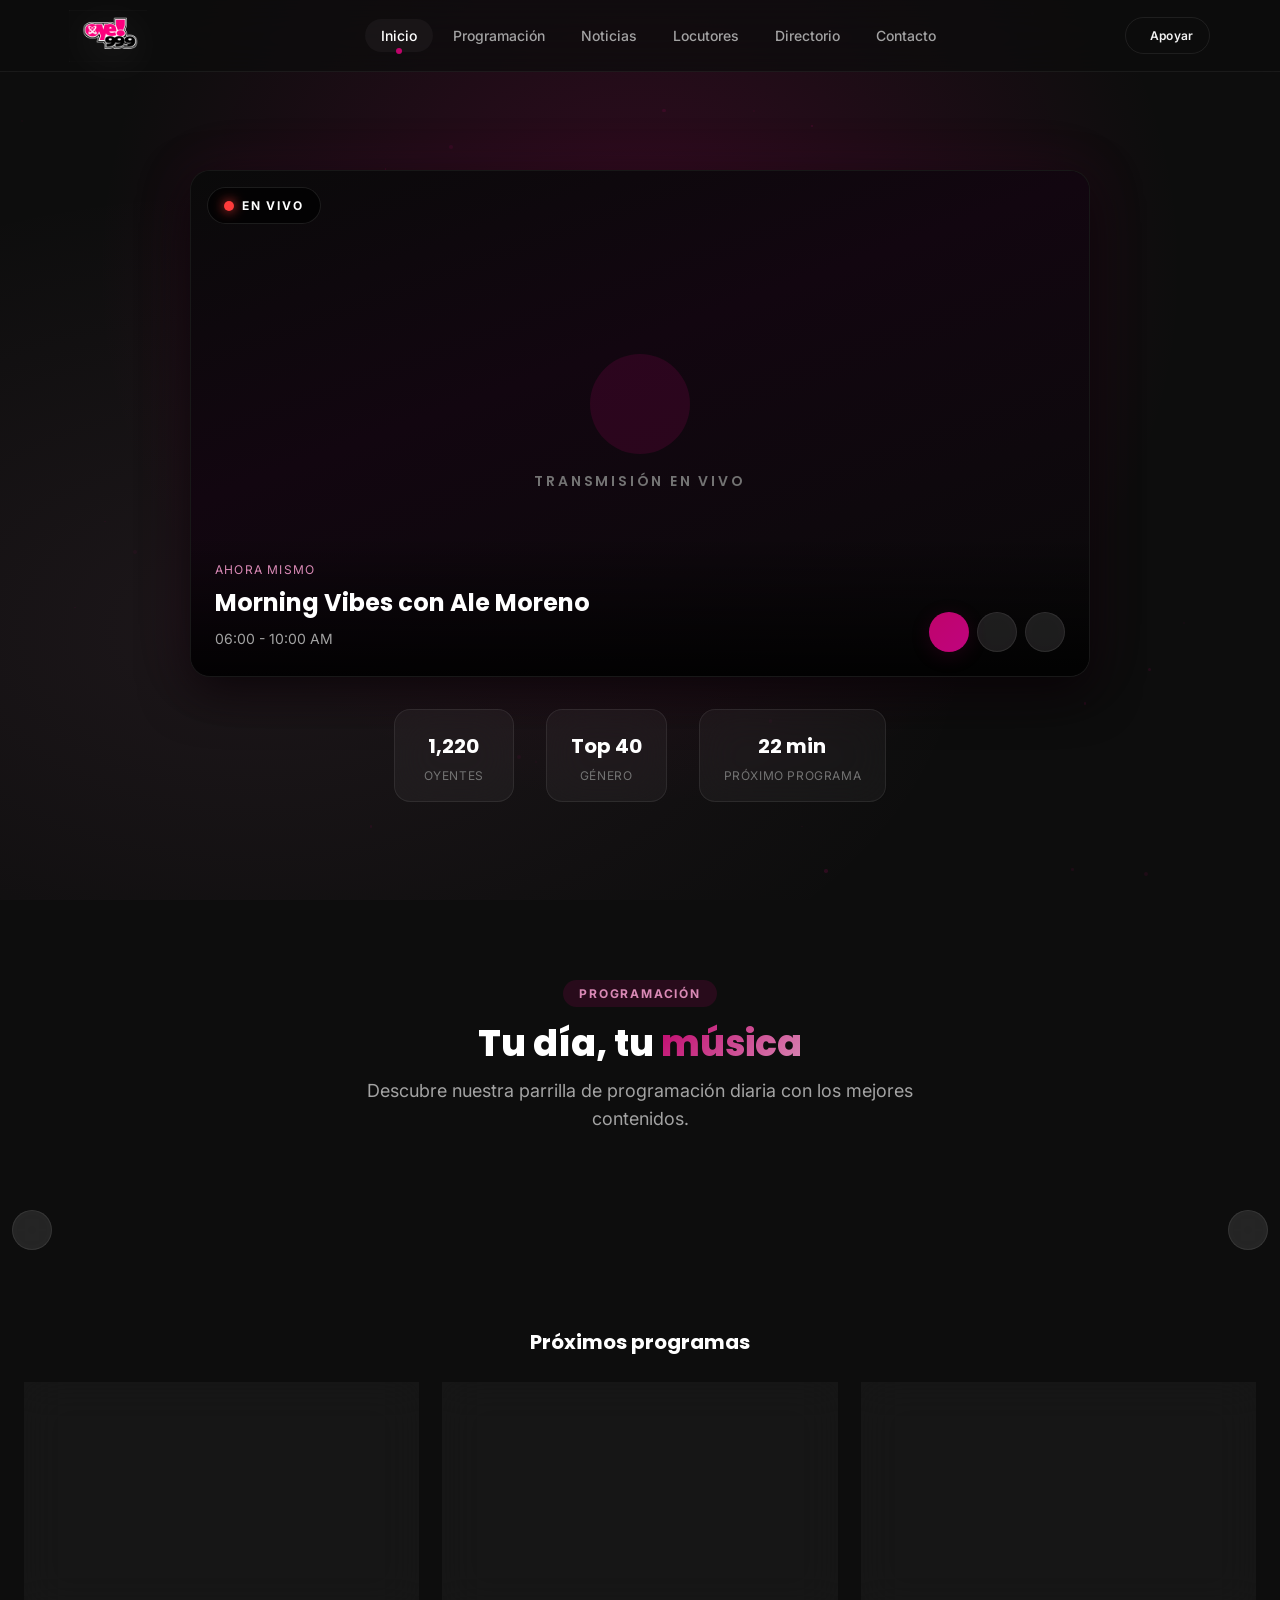
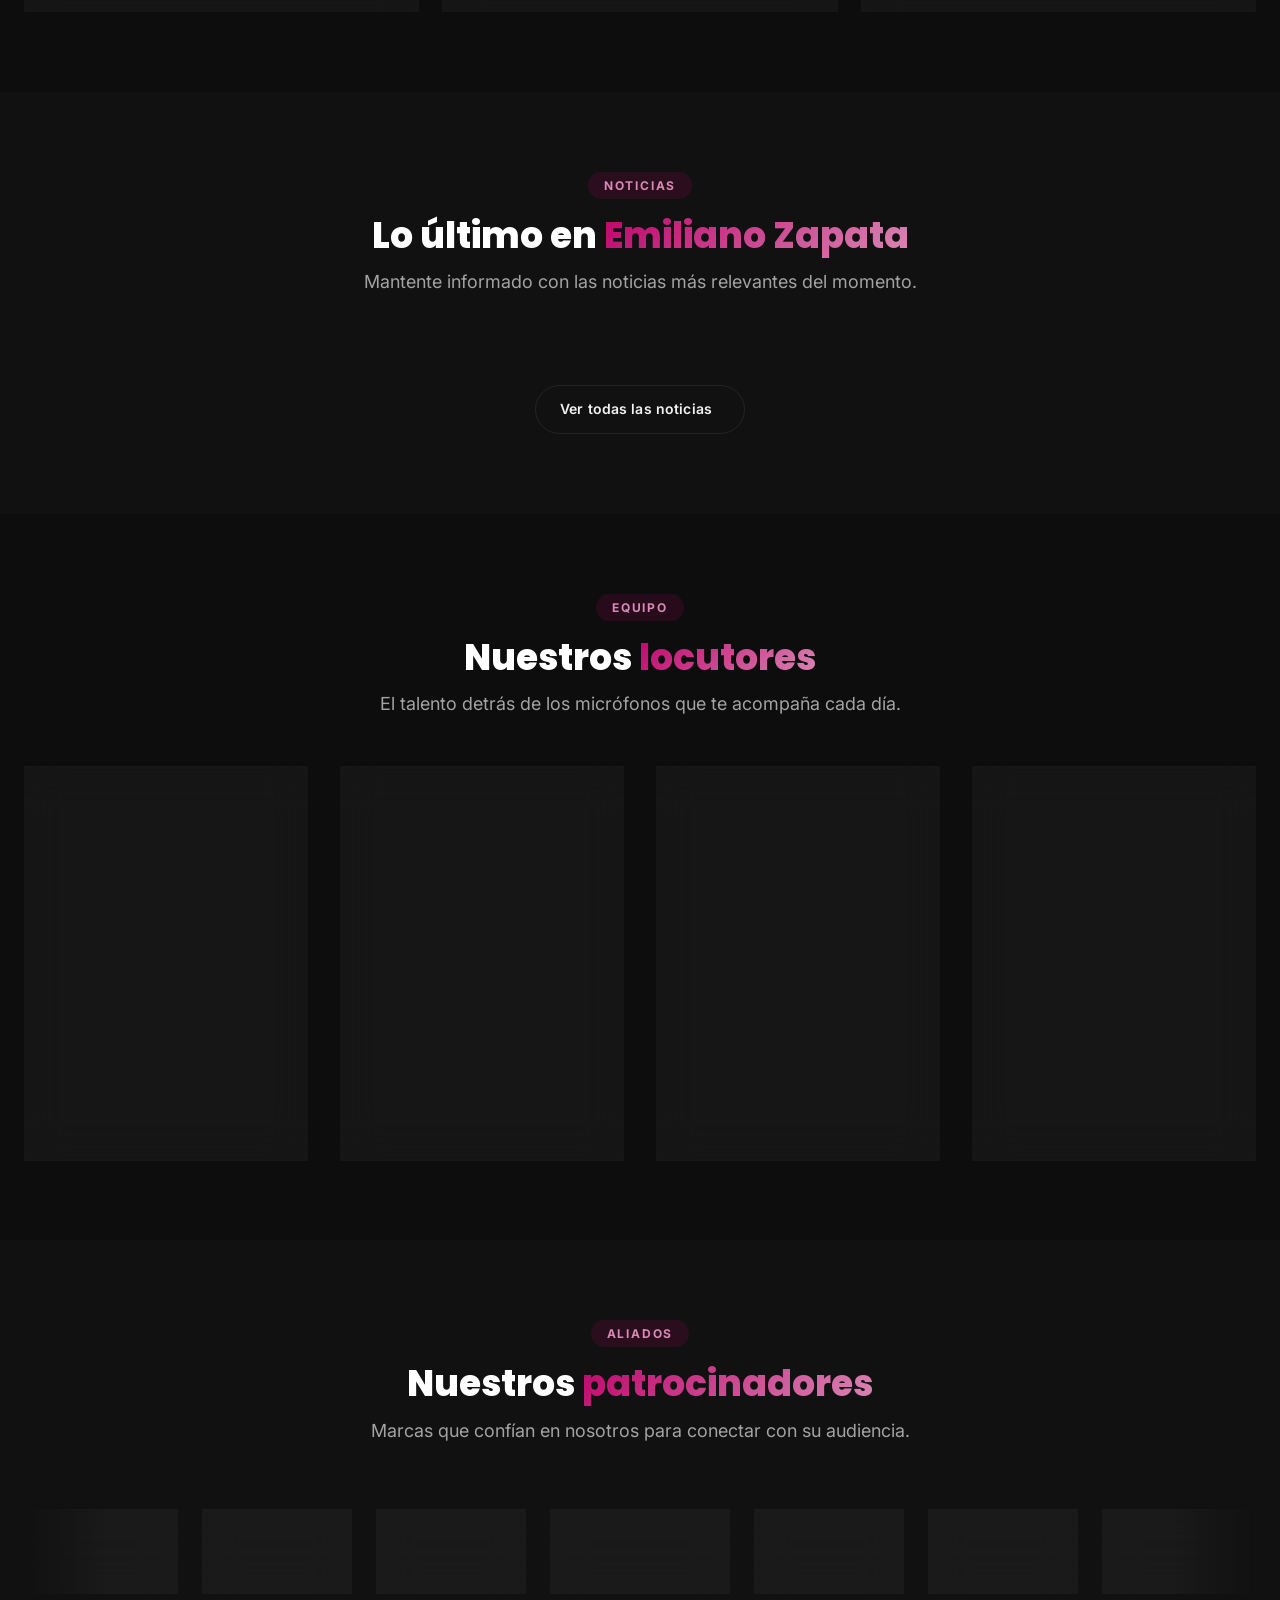
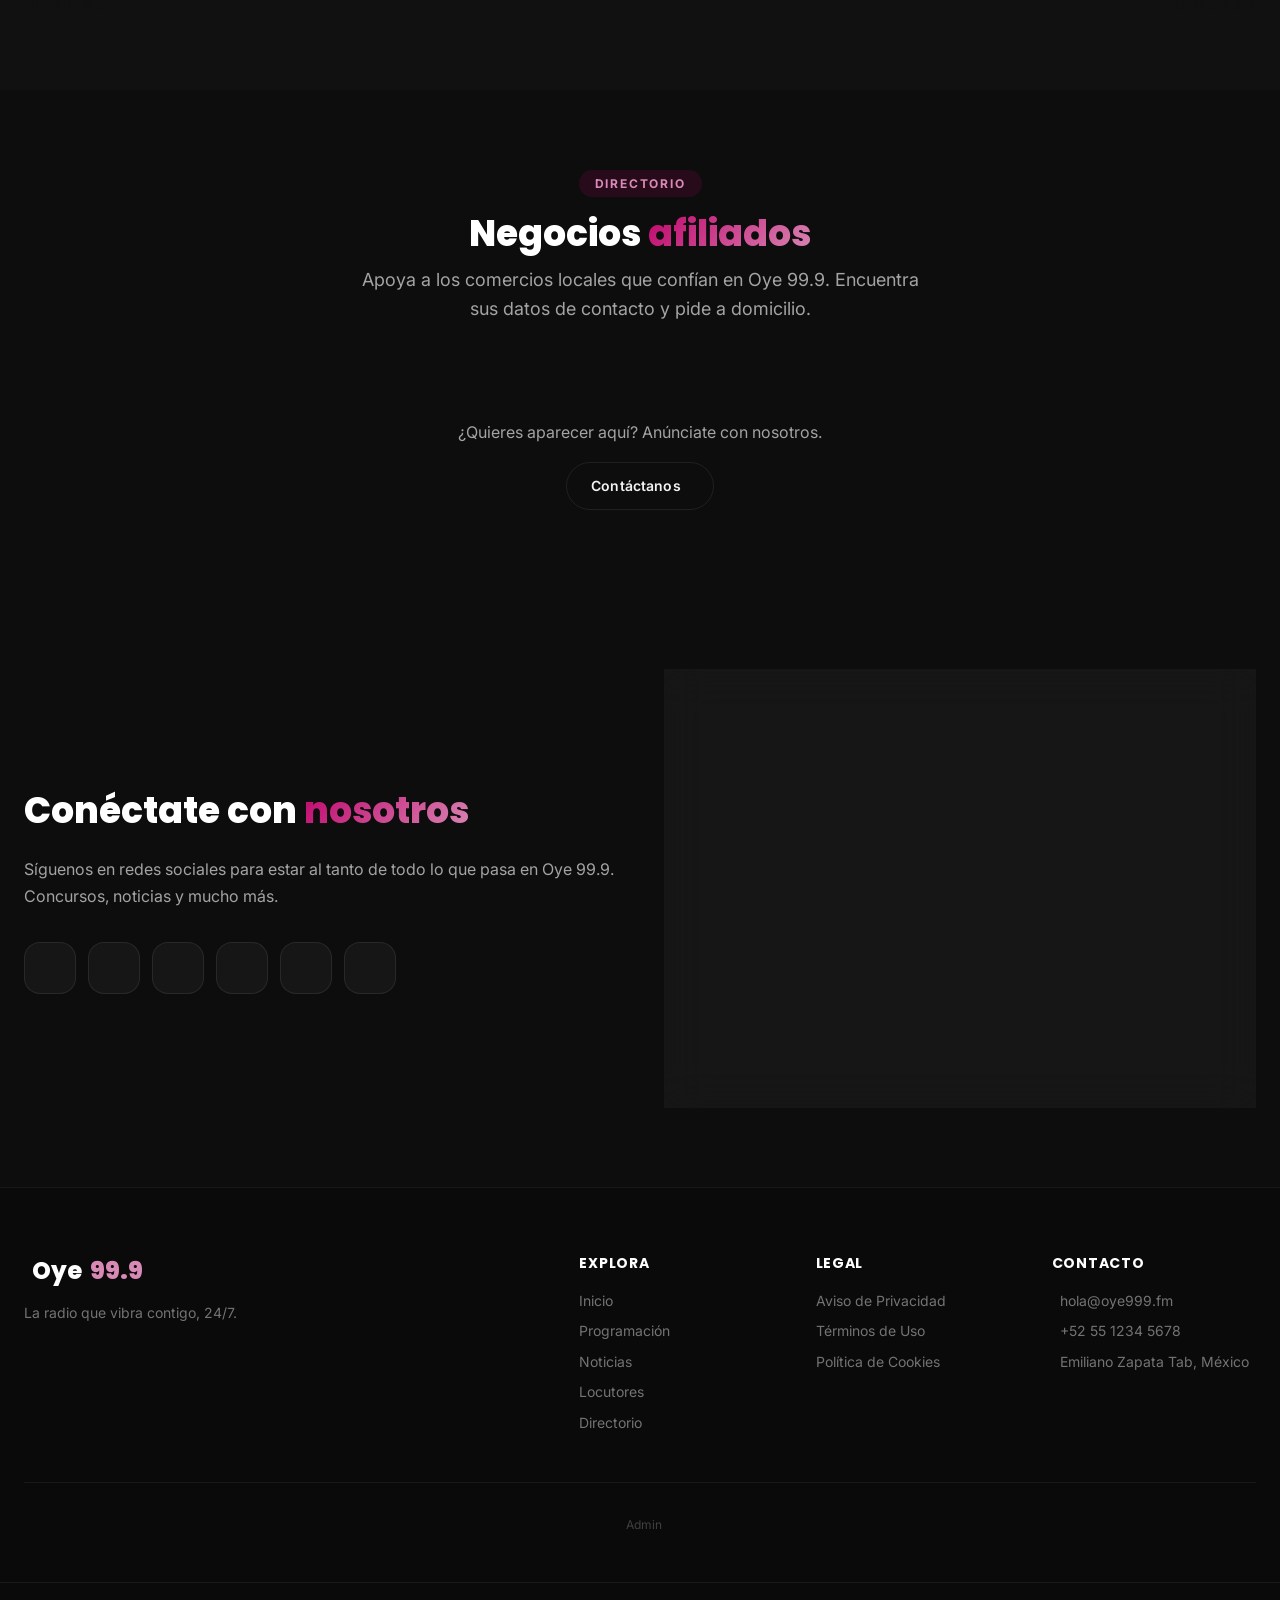
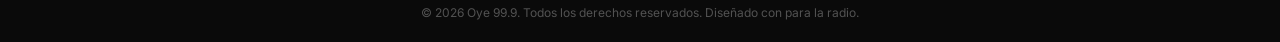
==== commit 3800f564: "Update index.html" ====
--- a/index.html
+++ b/index.html
@@ -4,6 +4,7 @@
     <meta charset="UTF-8">
     <meta name="viewport" content="width=device-width, initial-scale=1.0">
     <meta name="description" content="Oye 99.9 - La radio que vibra contigo. Música, noticias y entretenimiento en vivo las 24 horas.">
+    <meta name="google-site-verification" content="1kgCfaR7dn9ZSPQkNq5AQbfJZ5l7wI4OZKX1m14YVIE"/>
     <meta name="theme-color" content="#0D0D0D">
     <meta property="og:title" content="Oye 99.9 - Radio en Vivo">
     <meta property="og:description" content="La radio que vibra contigo. Escúchanos en vivo.">
@@ -556,4 +557,4 @@
     <!-- Lógica de Firebase para el frontend público -->
     <script type="module" src="js/public.js"></script>
 </body>
-</html>+</html>
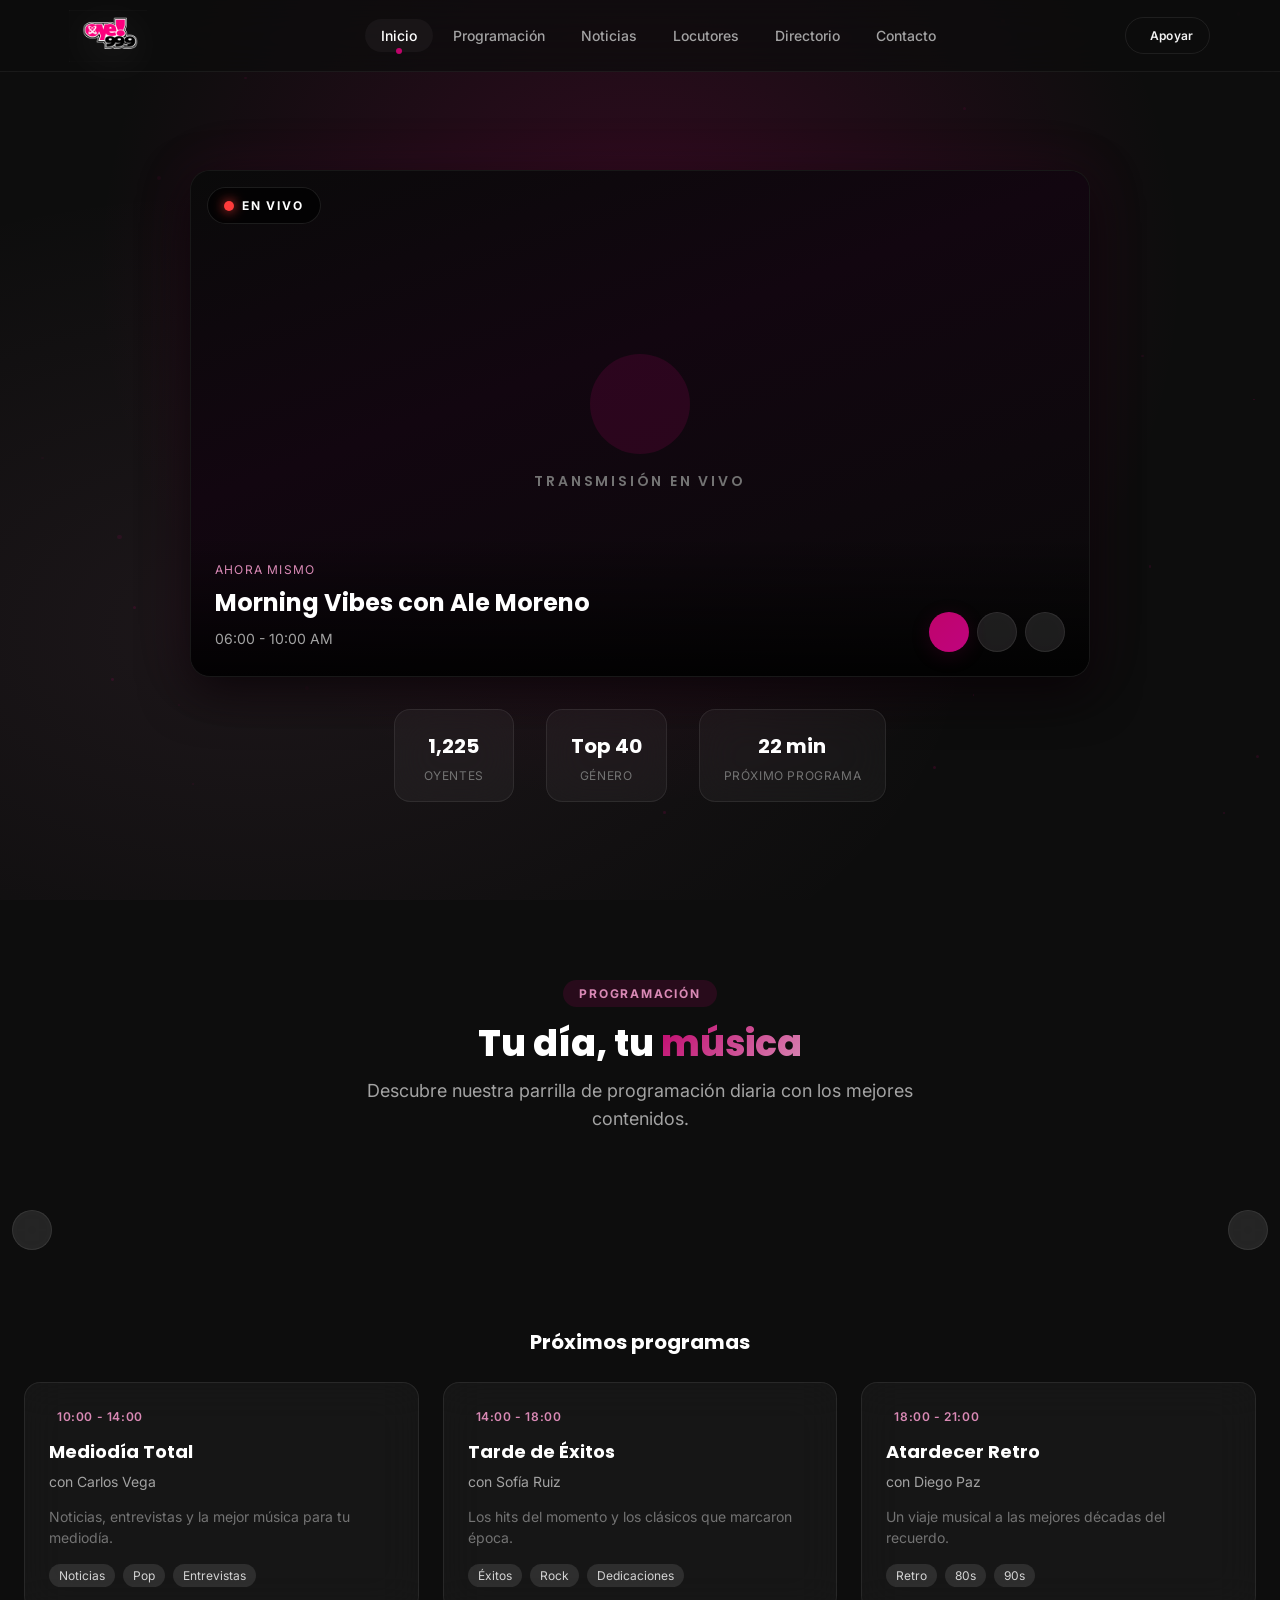
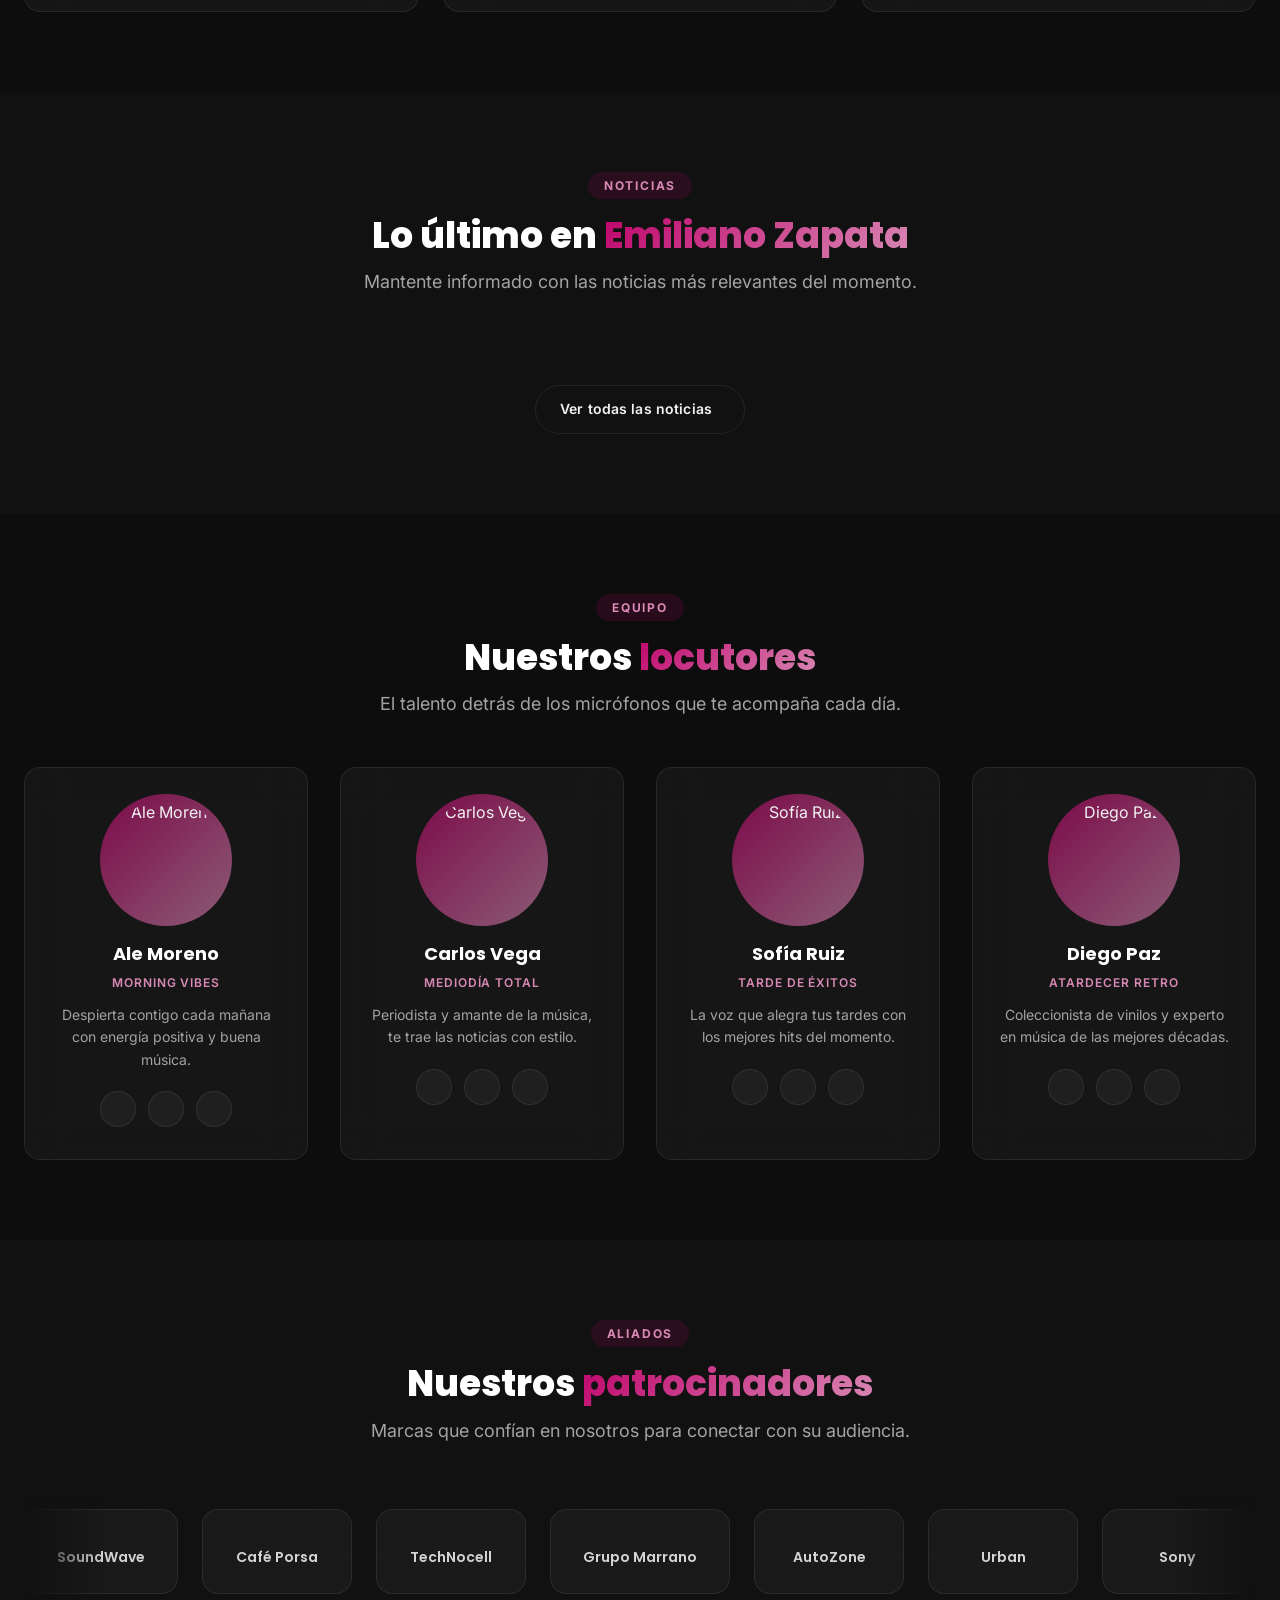
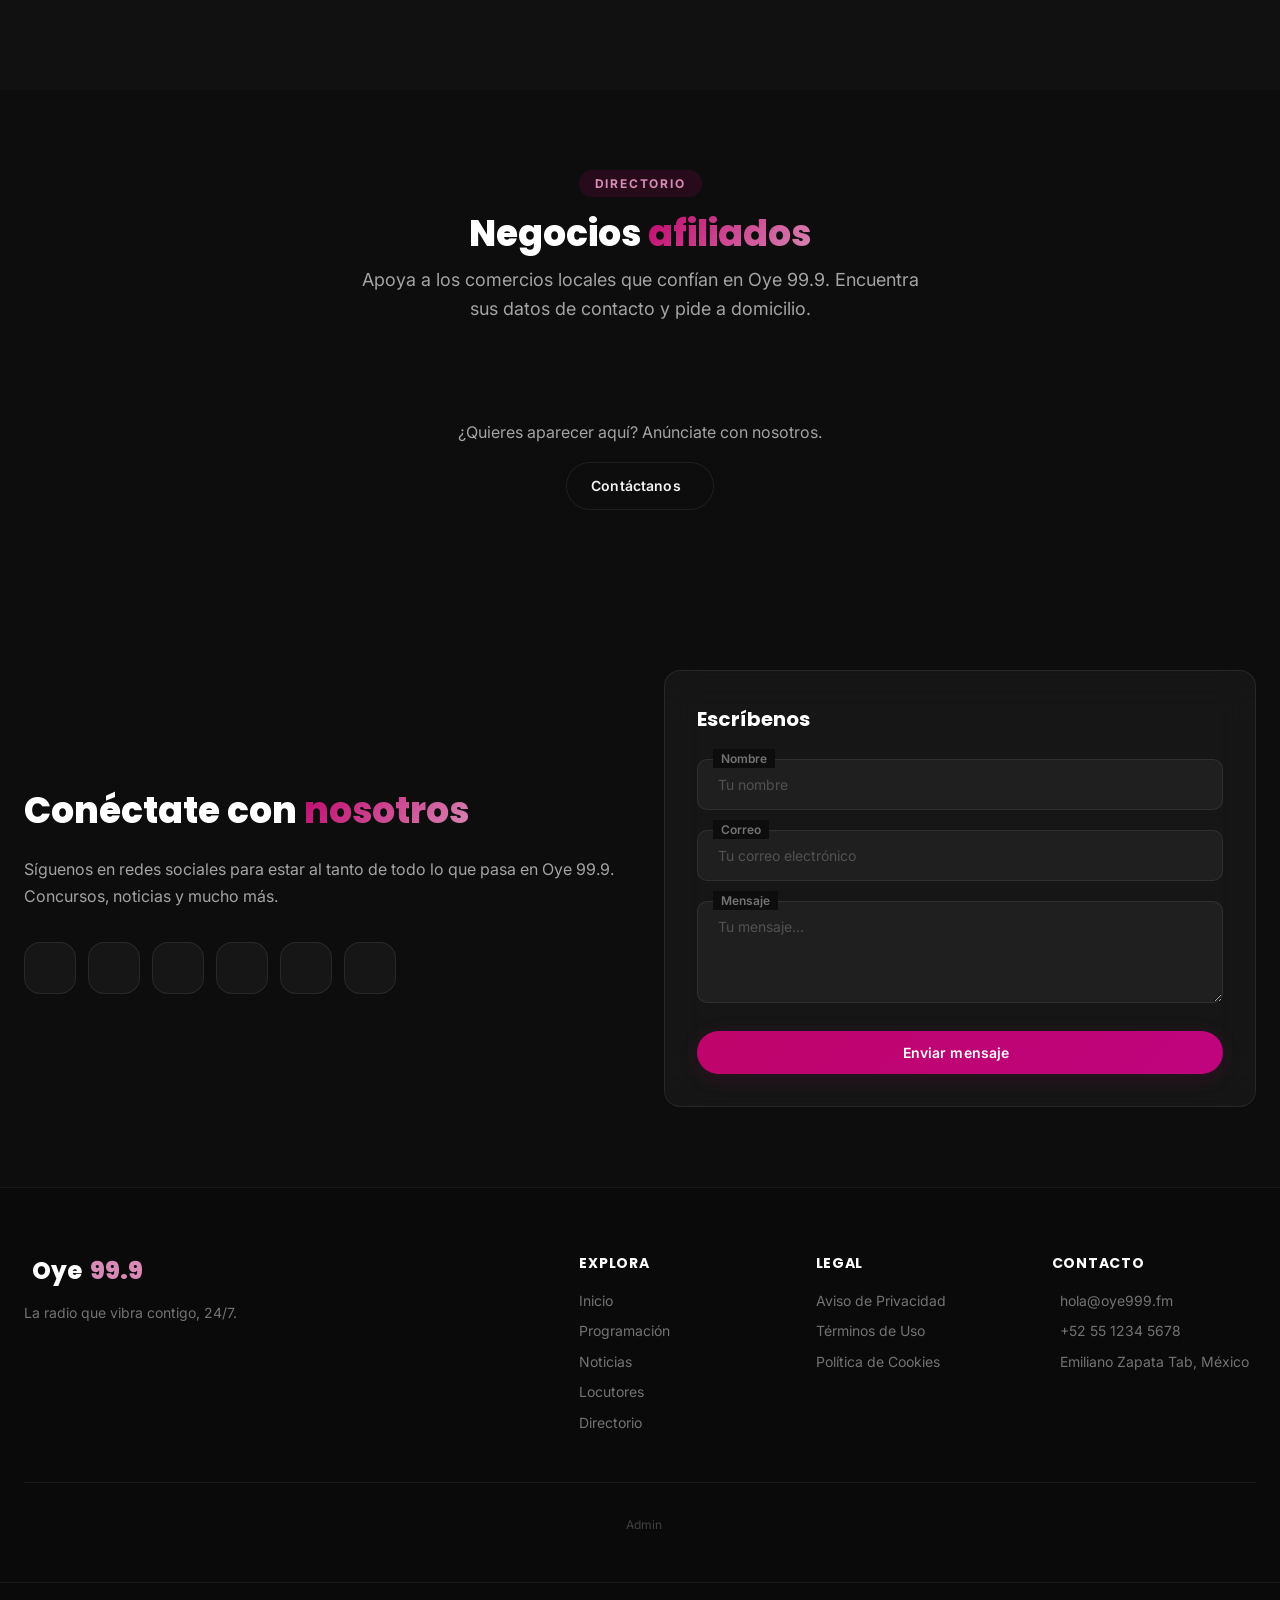
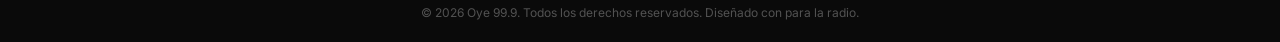
==== commit 7b155688: "Add files via upload" ====
--- a/index.html
+++ b/index.html
@@ -8,9 +8,12 @@
     <meta name="theme-color" content="#0D0D0D">
     <meta property="og:title" content="Oye 99.9 - Radio en Vivo">
     <meta property="og:description" content="La radio que vibra contigo. Escúchanos en vivo.">
-    <meta property="og:image" content="assets/img/og-image.jpg">
+    <meta property="og:image" content="assets/img/XHEM-Oye99.9.png">
+    <meta property="og:image:width" content="1200">
+    <meta property="og:image:height" content="630">
     <meta property="og:type" content="website">
-    <link rel="icon" href="assets/img/XHEM-Oye99.9-Backgraound.png" type="image/x-icon">
+    <link rel="icon" href="assets/img/XHEM-Oye99.9.png" type="image/png">
+    <link rel="apple-touch-icon" href="assets/img/XHEM-Oye99.9.png">
     <title>Oye 99.9 | Radio en Vivo</title>
 
     <!-- Preconnect para Google Fonts -->
